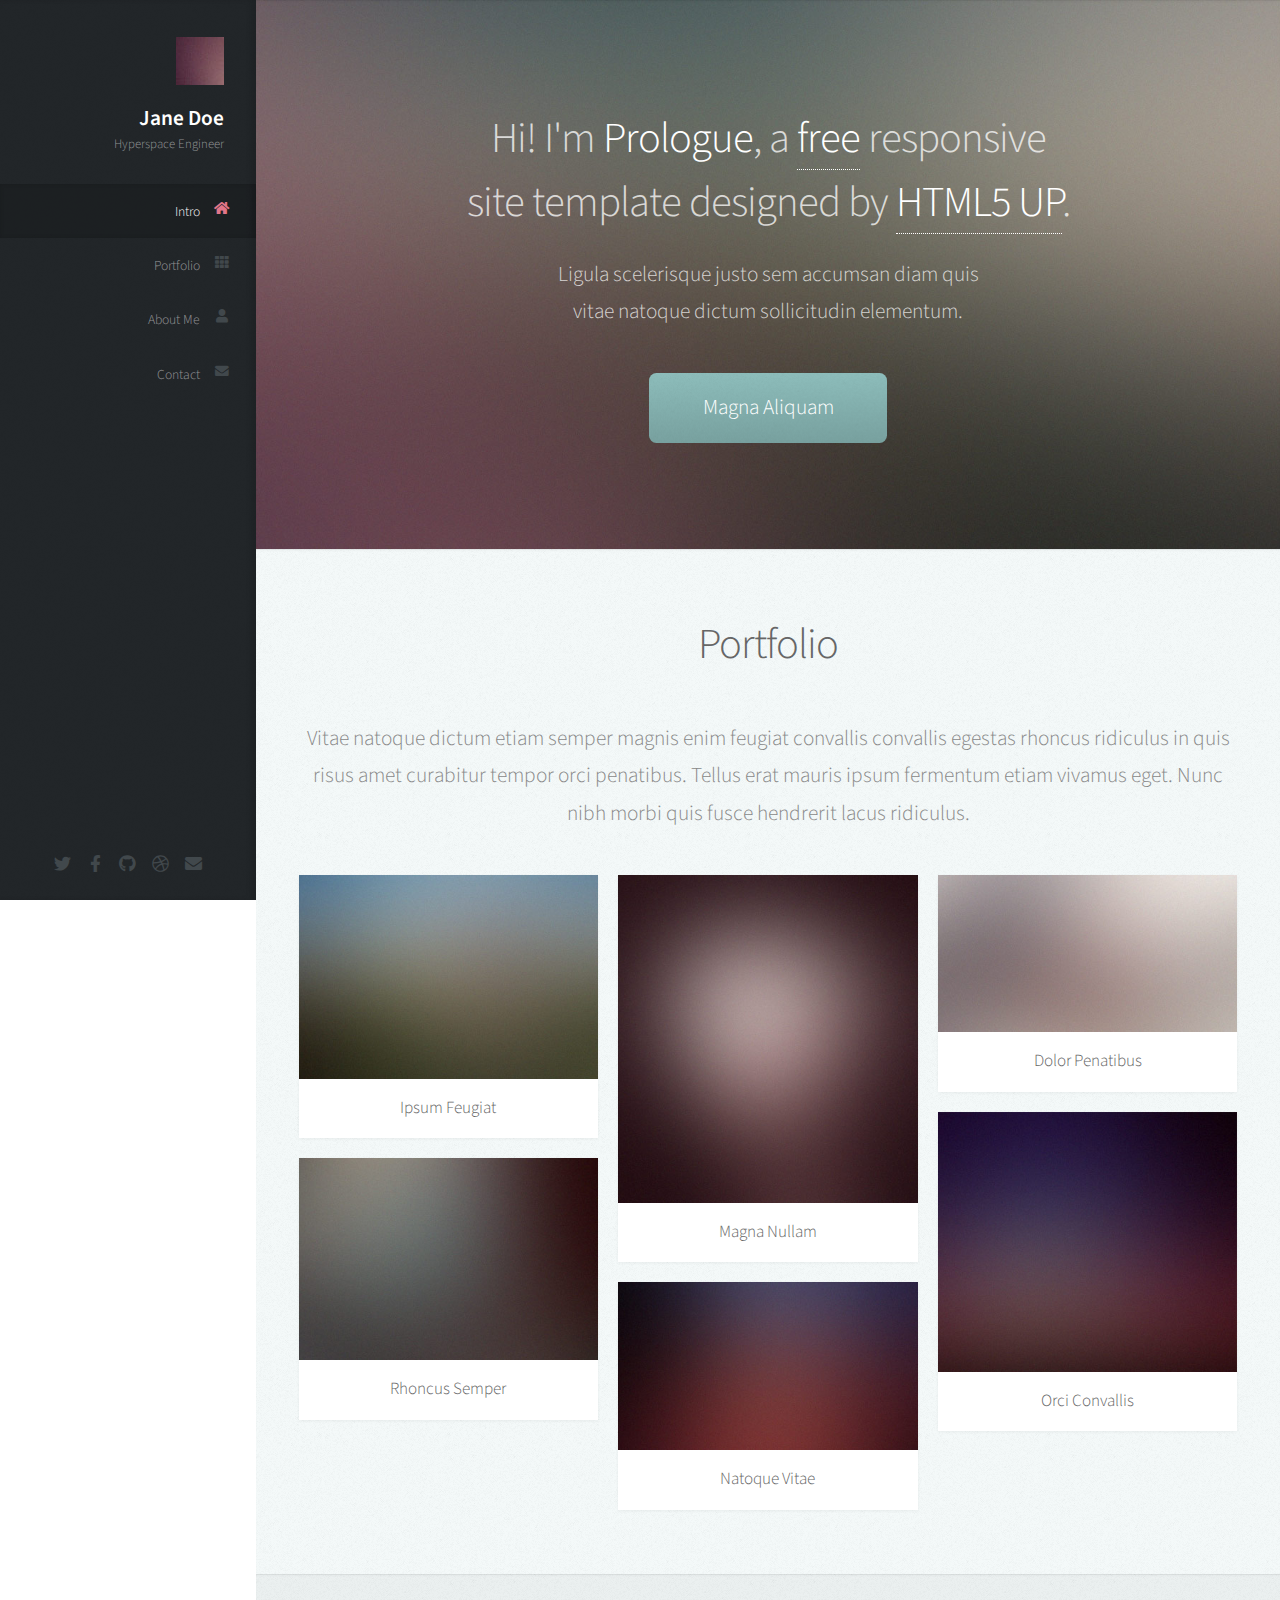
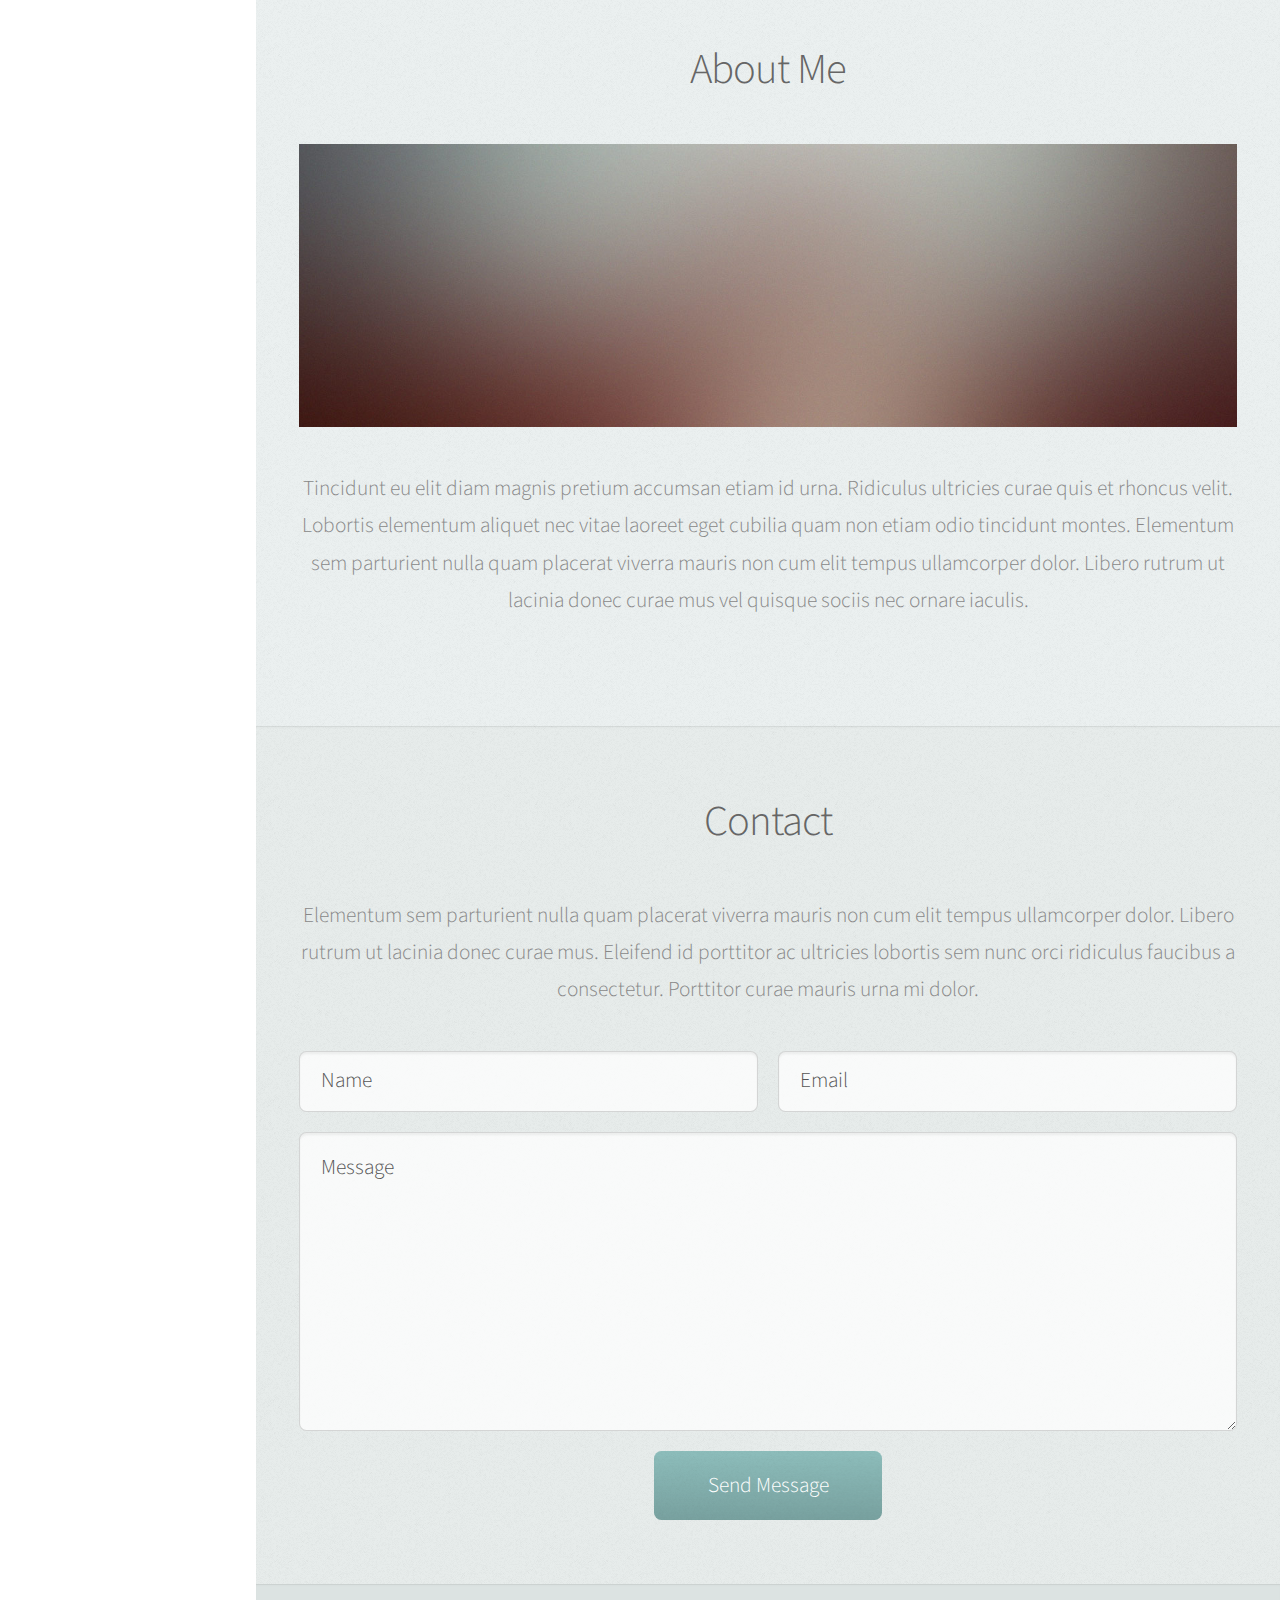
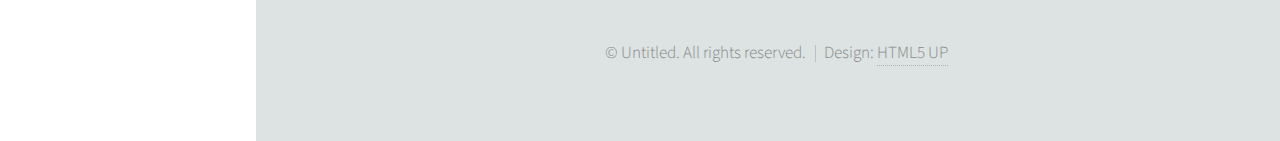
==== index.html @ d3b8e1fe "Update index.html" ====
<!DOCTYPE HTML>
<!--
	Prologue by HTML5 UP
	html5up.net | @ajlkn
	Free for personal and commercial use under the CCA 3.0 license (html5up.net/license)
-->
<html>
	<head>
		<title>Prologue by HTML5 UP</title>
		<meta charset="utf-8" />
		<meta name="viewport" content="width=device-width, initial-scale=1, user-scalable=no" />
		<link rel="stylesheet" href="assets/css/main.css" />
	</head>
	<body class="is-preload">

		<!-- Header -->
			<div id="header">

				<div class="top">

					<!-- Logo -->
						<div id="logo">
							<span class="image avatar48"><img src="images/avatar.jpg" alt="" /></span>
							<h1 id="title">Jane Doe</h1>
							<p>Hyperspace Engineer</p>
						</div>

					<!-- Nav -->
						<nav id="nav">
							<ul>
								<li><a href="#top" id="top-link"><span class="icon solid fa-home">Intro</span></a></li>
								<li><a href="#portfolio" id="portfolio-link"><span class="icon solid fa-th">Portfolio</span></a></li>
								<li><a href="#about" id="about-link"><span class="icon solid fa-user">About Me</span></a></li>
								<li><a href="#contact" id="contact-link"><span class="icon solid fa-envelope">Contact</span></a></li>
							</ul>
						</nav>

				</div>


				<div class="bottom">

					<!-- Social Icons -->
						<ul class="icons">
							<li><a href="#" class="icon brands fa-twitter"><span class="label">Twitter</span></a></li>
							<li><a href="#" class="icon brands fa-facebook-f"><span class="label">Facebook</span></a></li>
							<li><a href="#" class="icon brands fa-github"><span class="label">Github</span></a></li>
							<li><a href="#" class="icon brands fa-dribbble"><span class="label">Dribbble</span></a></li>
							<li><a href="#" class="icon solid fa-envelope"><span class="label">Email</span></a></li>
						</ul>

				</div>

			</div>

		<!-- Main -->
			<div id="main">

				<!-- Intro -->
					<section id="top" class="one dark cover">
						<div class="container">

							<header>
								<h2 class="alt">Hi! I'm <strong>Prologue</strong>, a <a href="http://html5up.net/license">free</a> responsive<br />
								site template designed by <a href="http://html5up.net">HTML5 UP</a>.</h2>
								<p>Ligula scelerisque justo sem accumsan diam quis<br />
								vitae natoque dictum sollicitudin elementum.</p>
							</header>

							<footer>
								<a href="#portfolio" class="button scrolly">Magna Aliquam</a>
							</footer>

						</div>
					</section>

				<!-- Portfolio -->
					<section id="portfolio" class="two">
						<div class="container">

							<header>
								<h2>Portfolio</h2>
							</header>

							<p>Vitae natoque dictum etiam semper magnis enim feugiat convallis convallis
							egestas rhoncus ridiculus in quis risus amet curabitur tempor orci penatibus.
							Tellus erat mauris ipsum fermentum etiam vivamus eget. Nunc nibh morbi quis
							fusce hendrerit lacus ridiculus.</p>

							<div class="row">
								<div class="col-4 col-12-mobile">
									<article class="item">
										<a href="#" class="image fit"><img src="images/pic02.jpg" alt="" /></a>
										<header>
											<h3>Ipsum Feugiat</h3>
										</header>
									</article>
									<article class="item">
										<a href="#" class="image fit"><img src="images/pic03.jpg" alt="" /></a>
										<header>
											<h3>Rhoncus Semper</h3>
										</header>
									</article>
								</div>
								<div class="col-4 col-12-mobile">
									<article class="item">
										<a href="#" class="image fit"><img src="images/pic04.jpg" alt="" /></a>
										<header>
											<h3>Magna Nullam</h3>
										</header>
									</article>
									<article class="item">
										<a href="#" class="image fit"><img src="images/pic05.jpg" alt="" /></a>
										<header>
											<h3>Natoque Vitae</h3>
										</header>
									</article>
								</div>
								<div class="col-4 col-12-mobile">
									<article class="item">
										<a href="#" class="image fit"><img src="images/pic06.jpg" alt="" /></a>
										<header>
											<h3>Dolor Penatibus</h3>
										</header>
									</article>
									<article class="item">
										<a href="#" class="image fit"><img src="images/pic07.jpg" alt="" /></a>
										<header>
											<h3>Orci Convallis</h3>
										</header>
									</article>
								</div>
							</div>

						</div>
					</section>

				<!-- About Me -->
					<section id="about" class="three">
						<div class="container">

							<header>
								<h2>About Me</h2>
							</header>

							<a href="#" class="image featured"><img src="images/pic08.jpg" alt="" /></a>

							<p>Tincidunt eu elit diam magnis pretium accumsan etiam id urna. Ridiculus
							ultricies curae quis et rhoncus velit. Lobortis elementum aliquet nec vitae
							laoreet eget cubilia quam non etiam odio tincidunt montes. Elementum sem
							parturient nulla quam placerat viverra mauris non cum elit tempus ullamcorper
							dolor. Libero rutrum ut lacinia donec curae mus vel quisque sociis nec
							ornare iaculis.</p>

						</div>
					</section>

				<!-- Contact -->
					<section id="contact" class="four">
						<div class="container">

							<header>
								<h2>Contact</h2>
							</header>

							<p>Elementum sem parturient nulla quam placerat viverra
							mauris non cum elit tempus ullamcorper dolor. Libero rutrum ut lacinia
							donec curae mus. Eleifend id porttitor ac ultricies lobortis sem nunc
							orci ridiculus faucibus a consectetur. Porttitor curae mauris urna mi dolor.</p>

							<form method="post" action="https://formspree.io/f/xwkwjerg">
								<div class="row">
									<div class="col-6 col-12-mobile"><input type="text" name="name" placeholder="Name" /></div>
									<div class="col-6 col-12-mobile"><input type="text" name="email" placeholder="Email" /></div>
									<div class="col-12">
										<textarea name="message" placeholder="Message"></textarea>
									</div>
									<div class="col-12">
										<input type="submit" value="Send Message" />
									</div>
								</div>
							</form>

						</div>
					</section>

			</div>

		<!-- Footer -->
			<div id="footer">

				<!-- Copyright -->
					<ul class="copyright">
						<li>&copy; Untitled. All rights reserved.</li><li>Design: <a href="http://html5up.net">HTML5 UP</a></li>
					</ul>

			</div>

		<!-- Scripts -->
			<script src="assets/js/jquery.min.js"></script>
			<script src="assets/js/jquery.scrolly.min.js"></script>
			<script src="assets/js/jquery.scrollex.min.js"></script>
			<script src="assets/js/browser.min.js"></script>
			<script src="assets/js/breakpoints.min.js"></script>
			<script src="assets/js/util.js"></script>
			<script src="assets/js/main.js"></script>

	</body>
</html>
---- assets/css/main.css ----
@import url("fontawesome-all.min.css");
@import url("https://fonts.googleapis.com/css?family=Source+Sans+Pro:300,300italic,400,600");

/*
	Prologue by HTML5 UP
	html5up.net | @ajlkn
	Free for personal and commercial use under the CCA 3.0 license (html5up.net/license)
*/

html, body, div, span, applet, object,
iframe, h1, h2, h3, h4, h5, h6, p, blockquote,
pre, a, abbr, acronym, address, big, cite,
code, del, dfn, em, img, ins, kbd, q, s, samp,
small, strike, strong, sub, sup, tt, var, b,
u, i, center, dl, dt, dd, ol, ul, li, fieldset,
form, label, legend, table, caption, tbody,
tfoot, thead, tr, th, td, article, aside,
canvas, details, embed, figure, figcaption,
footer, header, hgroup, menu, nav, output, ruby,
section, summary, time, mark, audio, video {
	margin: 0;
	padding: 0;
	border: 0;
	font-size: 100%;
	font: inherit;
	vertical-align: baseline;}

article, aside, details, figcaption, figure,
footer, header, hgroup, menu, nav, section {
	display: block;}

body {
	line-height: 1;
}

ol, ul {
	list-style: none;
}

blockquote, q {
	quotes: none;
}

	blockquote:before, blockquote:after, q:before, q:after {
		content: '';
		content: none;
	}

table {
	border-collapse: collapse;
	border-spacing: 0;
}

body {
	-webkit-text-size-adjust: none;
}

mark {
	background-color: transparent;
	color: inherit;
}

input::-moz-focus-inner {
	border: 0;
	padding: 0;
}

input, select, textarea {
	-moz-appearance: none;
	-webkit-appearance: none;
	-ms-appearance: none;
	appearance: none;
}

/* Basic */

	html {
		box-sizing: border-box;
	}

	*, *:before, *:after {
		box-sizing: inherit;
	}

	body {
		background: #fff;
		font-family: 'Source Sans Pro', sans-serif;
		font-size: 19pt;
		font-weight: 300;
		line-height: 1.75em;
		color: #888;
	}

		body.is-preload *, body.is-preload *:before, body.is-preload *:after {
			-moz-animation: none !important;
			-webkit-animation: none !important;
			-ms-animation: none !important;
			animation: none !important;
			-moz-transition: none !important;
			-webkit-transition: none !important;
			-ms-transition: none !important;
			transition: none !important;
		}

	input, textarea, select {
		font-family: 'Source Sans Pro', sans-serif;
		font-size: 19pt;
		font-weight: 300;
		line-height: 1.75em;
		color: #888;
	}

	h1, h2, h3, h4, h5, h6 {
		font-weight: 300;
		color: #666;
		line-height: 1.5em;
	}

	h1 a, h2 a, h3 a, h4 a, h5 a, h6 a {
		color: inherit;
		text-decoration: none;
	}

		h1 a strong, h2 a strong, h3 a strong, h4 a strong, h5 a strong, h6 a strong {
			color: #333;
		}

	h2 {
		font-size: 2em;
		letter-spacing: -1px;
	}

		h2.alt {
			color: #888;
		}

			h2.alt strong {
				color: #666;
			}

	h3 {
		font-size: 1.5em;
	}

	header {
		margin: 0 0 2em 0;
	}

		header > p {
			margin: 1em 0 0 0;
		}

	footer {
		margin: 2em 0 0 0;
	}

	strong, b {
		font-weight: 300;
		color: #666;
	}

	em, i {
		font-style: italic;
	}

	a {
		text-decoration: none;
		color: inherit;
		border-bottom: dotted 1px rgba(128, 128, 128, 0.5);
		-moz-transition: color 0.35s ease-in-out, border-bottom-color 0.35s ease-in-out;
		-webkit-transition: color 0.35s ease-in-out, border-bottom-color 0.35s ease-in-out;
		-ms-transition: color 0.35s ease-in-out, border-bottom-color 0.35s ease-in-out;
		transition: color 0.35s ease-in-out, border-bottom-color 0.35s ease-in-out;
		outline: 0;
	}

		a:hover {
			color: #E27689;
			border-bottom-color: rgba(255, 255, 255, 0);
		}

	sub {
		position: relative;
		top: 0.5em;
		font-size: 0.8em;
	}

	sup {
		position: relative;
		top: -0.5em;
		font-size: 0.8em;
	}

	hr {
		border: 0;
		border-top: solid 1px #ddd;
	}

	blockquote {
		border-left: solid 0.5em #ddd;
		padding: 1em 0 1em 2em;
		font-style: italic;
	}

	p, ul, ol, dl, table {
		margin-bottom: 2em;
	}

	br.clear {
		clear: both;
	}

/* Container */

	.container {
		margin: 0 auto;
		max-width: 100%;
		width: 1400px;
	}

		@media screen and (min-width: 961px) and (max-width: 1880px) {

			.container {
				width: 1200px;
			}

		}

		@media screen and (min-width: 961px) and (max-width: 1620px) {

			.container {
				width: 960px;
			}

		}

		@media screen and (min-width: 961px) and (max-width: 1320px) {

			.container {
				width: 100%;
			}

		}

		@media screen and (max-width: 960px) {

			.container {
				width: 100%;
			}

		}

		@media screen and (max-width: 736px) {

			.container {
				width: 100%;
			}

		}

/* Row */

	.row {
		display: flex;
		flex-wrap: wrap;
		box-sizing: border-box;
		align-items: stretch;
	}

		.row > * {
			box-sizing: border-box;
		}

		.row.gtr-uniform > * > :last-child {
			margin-bottom: 0;
		}

		.row.aln-left {
			justify-content: flex-start;
		}

		.row.aln-center {
			justify-content: center;
		}

		.row.aln-right {
			justify-content: flex-end;
		}

		.row.aln-top {
			align-items: flex-start;
		}

		.row.aln-middle {
			align-items: center;
		}

		.row.aln-bottom {
			align-items: flex-end;
		}

		.row > .imp {
			order: -1;
		}

		.row > .col-1 {
			width: 8.33333%;
		}

		.row > .off-1 {
			margin-left: 8.33333%;
		}

		.row > .col-2 {
			width: 16.66667%;
		}

		.row > .off-2 {
			margin-left: 16.66667%;
		}

		.row > .col-3 {
			width: 25%;
		}

		.row > .off-3 {
			margin-left: 25%;
		}

		.row > .col-4 {
			width: 33.33333%;
		}

		.row > .off-4 {
			margin-left: 33.33333%;
		}

		.row > .col-5 {
			width: 41.66667%;
		}

		.row > .off-5 {
			margin-left: 41.66667%;
		}

		.row > .col-6 {
			width: 50%;
		}

		.row > .off-6 {
			margin-left: 50%;
		}

		.row > .col-7 {
			width: 58.33333%;
		}

		.row > .off-7 {
			margin-left: 58.33333%;
		}

		.row > .col-8 {
			width: 66.66667%;
		}

		.row > .off-8 {
			margin-left: 66.66667%;
		}

		.row > .col-9 {
			width: 75%;
		}

		.row > .off-9 {
			margin-left: 75%;
		}

		.row > .col-10 {
			width: 83.33333%;
		}

		.row > .off-10 {
			margin-left: 83.33333%;
		}

		.row > .col-11 {
			width: 91.66667%;
		}

		.row > .off-11 {
			margin-left: 91.66667%;
		}

		.row > .col-12 {
			width: 100%;
		}

		.row > .off-12 {
			margin-left: 100%;
		}

		.row.gtr-0 {
			margin-top: 0px;
			margin-left: 0px;
		}

			.row.gtr-0 > * {
				padding: 0px 0 0 0px;
			}

			.row.gtr-0.gtr-uniform {
				margin-top: 0px;
			}

				.row.gtr-0.gtr-uniform > * {
					padding-top: 0px;
				}

		.row.gtr-25 {
			margin-top: -10px;
			margin-left: -10px;
		}

			.row.gtr-25 > * {
				padding: 10px 0 0 10px;
			}

			.row.gtr-25.gtr-uniform {
				margin-top: -10px;
			}

				.row.gtr-25.gtr-uniform > * {
					padding-top: 10px;
				}

		.row.gtr-50 {
			margin-top: -20px;
			margin-left: -20px;
		}

			.row.gtr-50 > * {
				padding: 20px 0 0 20px;
			}

			.row.gtr-50.gtr-uniform {
				margin-top: -20px;
			}

				.row.gtr-50.gtr-uniform > * {
					padding-top: 20px;
				}

		.row {
			margin-top: -40px;
			margin-left: -40px;
		}

			.row > * {
				padding: 40px 0 0 40px;
			}

			.row.gtr-uniform {
				margin-top: -40px;
			}

				.row.gtr-uniform > * {
					padding-top: 40px;
				}

		.row.gtr-150 {
			margin-top: -60px;
			margin-left: -60px;
		}

			.row.gtr-150 > * {
				padding: 60px 0 0 60px;
			}

			.row.gtr-150.gtr-uniform {
				margin-top: -60px;
			}

				.row.gtr-150.gtr-uniform > * {
					padding-top: 60px;
				}

		.row.gtr-200 {
			margin-top: -80px;
			margin-left: -80px;
		}

			.row.gtr-200 > * {
				padding: 80px 0 0 80px;
			}

			.row.gtr-200.gtr-uniform {
				margin-top: -80px;
			}

				.row.gtr-200.gtr-uniform > * {
					padding-top: 80px;
				}

		@media screen and (min-width: 961px) and (max-width: 1880px) {

			.row {
				display: flex;
				flex-wrap: wrap;
				box-sizing: border-box;
				align-items: stretch;
			}

				.row > * {
					box-sizing: border-box;
				}

				.row.gtr-uniform > * > :last-child {
					margin-bottom: 0;
				}

				.row.aln-left {
					justify-content: flex-start;
				}

				.row.aln-center {
					justify-content: center;
				}

				.row.aln-right {
					justify-content: flex-end;
				}

				.row.aln-top {
					align-items: flex-start;
				}

				.row.aln-middle {
					align-items: center;
				}

				.row.aln-bottom {
					align-items: flex-end;
				}

				.row > .imp-wide {
					order: -1;
				}

				.row > .col-1-wide {
					width: 8.33333%;
				}

				.row > .off-1-wide {
					margin-left: 8.33333%;
				}

				.row > .col-2-wide {
					width: 16.66667%;
				}

				.row > .off-2-wide {
					margin-left: 16.66667%;
				}

				.row > .col-3-wide {
					width: 25%;
				}

				.row > .off-3-wide {
					margin-left: 25%;
				}

				.row > .col-4-wide {
					width: 33.33333%;
				}

				.row > .off-4-wide {
					margin-left: 33.33333%;
				}

				.row > .col-5-wide {
					width: 41.66667%;
				}

				.row > .off-5-wide {
					margin-left: 41.66667%;
				}

				.row > .col-6-wide {
					width: 50%;
				}

				.row > .off-6-wide {
					margin-left: 50%;
				}

				.row > .col-7-wide {
					width: 58.33333%;
				}

				.row > .off-7-wide {
					margin-left: 58.33333%;
				}

				.row > .col-8-wide {
					width: 66.66667%;
				}

				.row > .off-8-wide {
					margin-left: 66.66667%;
				}

				.row > .col-9-wide {
					width: 75%;
				}

				.row > .off-9-wide {
					margin-left: 75%;
				}

				.row > .col-10-wide {
					width: 83.33333%;
				}

				.row > .off-10-wide {
					margin-left: 83.33333%;
				}

				.row > .col-11-wide {
					width: 91.66667%;
				}

				.row > .off-11-wide {
					margin-left: 91.66667%;
				}

				.row > .col-12-wide {
					width: 100%;
				}

				.row > .off-12-wide {
					margin-left: 100%;
				}

				.row.gtr-0 {
					margin-top: 0px;
					margin-left: 0px;
				}

					.row.gtr-0 > * {
						padding: 0px 0 0 0px;
					}

					.row.gtr-0.gtr-uniform {
						margin-top: 0px;
					}

						.row.gtr-0.gtr-uniform > * {
							padding-top: 0px;
						}

				.row.gtr-25 {
					margin-top: -10px;
					margin-left: -10px;
				}

					.row.gtr-25 > * {
						padding: 10px 0 0 10px;
					}

					.row.gtr-25.gtr-uniform {
						margin-top: -10px;
					}

						.row.gtr-25.gtr-uniform > * {
							padding-top: 10px;
						}

				.row.gtr-50 {
					margin-top: -20px;
					margin-left: -20px;
				}

					.row.gtr-50 > * {
						padding: 20px 0 0 20px;
					}

					.row.gtr-50.gtr-uniform {
						margin-top: -20px;
					}

						.row.gtr-50.gtr-uniform > * {
							padding-top: 20px;
						}

				.row {
					margin-top: -40px;
					margin-left: -40px;
				}

					.row > * {
						padding: 40px 0 0 40px;
					}

					.row.gtr-uniform {
						margin-top: -40px;
					}

						.row.gtr-uniform > * {
							padding-top: 40px;
						}

				.row.gtr-150 {
					margin-top: -60px;
					margin-left: -60px;
				}

					.row.gtr-150 > * {
						padding: 60px 0 0 60px;
					}

					.row.gtr-150.gtr-uniform {
						margin-top: -60px;
					}

						.row.gtr-150.gtr-uniform > * {
							padding-top: 60px;
						}

				.row.gtr-200 {
					margin-top: -80px;
					margin-left: -80px;
				}

					.row.gtr-200 > * {
						padding: 80px 0 0 80px;
					}

					.row.gtr-200.gtr-uniform {
						margin-top: -80px;
					}

						.row.gtr-200.gtr-uniform > * {
							padding-top: 80px;
						}

		}

		@media screen and (min-width: 961px) and (max-width: 1620px) {

			.row {
				display: flex;
				flex-wrap: wrap;
				box-sizing: border-box;
				align-items: stretch;
			}

				.row > * {
					box-sizing: border-box;
				}

				.row.gtr-uniform > * > :last-child {
					margin-bottom: 0;
				}

				.row.aln-left {
					justify-content: flex-start;
				}

				.row.aln-center {
					justify-content: center;
				}

				.row.aln-right {
					justify-content: flex-end;
				}

				.row.aln-top {
					align-items: flex-start;
				}

				.row.aln-middle {
					align-items: center;
				}

				.row.aln-bottom {
					align-items: flex-end;
				}

				.row > .imp-normal {
					order: -1;
				}

				.row > .col-1-normal {
					width: 8.33333%;
				}

				.row > .off-1-normal {
					margin-left: 8.33333%;
				}

				.row > .col-2-normal {
					width: 16.66667%;
				}

				.row > .off-2-normal {
					margin-left: 16.66667%;
				}

				.row > .col-3-normal {
					width: 25%;
				}

				.row > .off-3-normal {
					margin-left: 25%;
				}

				.row > .col-4-normal {
					width: 33.33333%;
				}

				.row > .off-4-normal {
					margin-left: 33.33333%;
				}

				.row > .col-5-normal {
					width: 41.66667%;
				}

				.row > .off-5-normal {
					margin-left: 41.66667%;
				}

				.row > .col-6-normal {
					width: 50%;
				}

				.row > .off-6-normal {
					margin-left: 50%;
				}

				.row > .col-7-normal {
					width: 58.33333%;
				}

				.row > .off-7-normal {
					margin-left: 58.33333%;
				}

				.row > .col-8-normal {
					width: 66.66667%;
				}

				.row > .off-8-normal {
					margin-left: 66.66667%;
				}

				.row > .col-9-normal {
					width: 75%;
				}

				.row > .off-9-normal {
					margin-left: 75%;
				}

				.row > .col-10-normal {
					width: 83.33333%;
				}

				.row > .off-10-normal {
					margin-left: 83.33333%;
				}

				.row > .col-11-normal {
					width: 91.66667%;
				}

				.row > .off-11-normal {
					margin-left: 91.66667%;
				}

				.row > .col-12-normal {
					width: 100%;
				}

				.row > .off-12-normal {
					margin-left: 100%;
				}

				.row.gtr-0 {
					margin-top: 0px;
					margin-left: 0px;
				}

					.row.gtr-0 > * {
						padding: 0px 0 0 0px;
					}

					.row.gtr-0.gtr-uniform {
						margin-top: 0px;
					}

						.row.gtr-0.gtr-uniform > * {
							padding-top: 0px;
						}

				.row.gtr-25 {
					margin-top: -10px;
					margin-left: -10px;
				}

					.row.gtr-25 > * {
						padding: 10px 0 0 10px;
					}

					.row.gtr-25.gtr-uniform {
						margin-top: -10px;
					}

						.row.gtr-25.gtr-uniform > * {
							padding-top: 10px;
						}

				.row.gtr-50 {
					margin-top: -20px;
					margin-left: -20px;
				}

					.row.gtr-50 > * {
						padding: 20px 0 0 20px;
					}

					.row.gtr-50.gtr-uniform {
						margin-top: -20px;
					}

						.row.gtr-50.gtr-uniform > * {
							padding-top: 20px;
						}

				.row {
					margin-top: -40px;
					margin-left: -40px;
				}

					.row > * {
						padding: 40px 0 0 40px;
					}

					.row.gtr-uniform {
						margin-top: -40px;
					}

						.row.gtr-uniform > * {
							padding-top: 40px;
						}

				.row.gtr-150 {
					margin-top: -60px;
					margin-left: -60px;
				}

					.row.gtr-150 > * {
						padding: 60px 0 0 60px;
					}

					.row.gtr-150.gtr-uniform {
						margin-top: -60px;
					}

						.row.gtr-150.gtr-uniform > * {
							padding-top: 60px;
						}

				.row.gtr-200 {
					margin-top: -80px;
					margin-left: -80px;
				}

					.row.gtr-200 > * {
						padding: 80px 0 0 80px;
					}

					.row.gtr-200.gtr-uniform {
						margin-top: -80px;
					}

						.row.gtr-200.gtr-uniform > * {
							padding-top: 80px;
						}

		}

		@media screen and (min-width: 961px) and (max-width: 1320px) {

			.row {
				display: flex;
				flex-wrap: wrap;
				box-sizing: border-box;
				align-items: stretch;
			}

				.row > * {
					box-sizing: border-box;
				}

				.row.gtr-uniform > * > :last-child {
					margin-bottom: 0;
				}

				.row.aln-left {
					justify-content: flex-start;
				}

				.row.aln-center {
					justify-content: center;
				}

				.row.aln-right {
					justify-content: flex-end;
				}

				.row.aln-top {
					align-items: flex-start;
				}

				.row.aln-middle {
					align-items: center;
				}

				.row.aln-bottom {
					align-items: flex-end;
				}

				.row > .imp-narrow {
					order: -1;
				}

				.row > .col-1-narrow {
					width: 8.33333%;
				}

				.row > .off-1-narrow {
					margin-left: 8.33333%;
				}

				.row > .col-2-narrow {
					width: 16.66667%;
				}

				.row > .off-2-narrow {
					margin-left: 16.66667%;
				}

				.row > .col-3-narrow {
					width: 25%;
				}

				.row > .off-3-narrow {
					margin-left: 25%;
				}

				.row > .col-4-narrow {
					width: 33.33333%;
				}

				.row > .off-4-narrow {
					margin-left: 33.33333%;
				}

				.row > .col-5-narrow {
					width: 41.66667%;
				}

				.row > .off-5-narrow {
					margin-left: 41.66667%;
				}

				.row > .col-6-narrow {
					width: 50%;
				}

				.row > .off-6-narrow {
					margin-left: 50%;
				}

				.row > .col-7-narrow {
					width: 58.33333%;
				}

				.row > .off-7-narrow {
					margin-left: 58.33333%;
				}

				.row > .col-8-narrow {
					width: 66.66667%;
				}

				.row > .off-8-narrow {
					margin-left: 66.66667%;
				}

				.row > .col-9-narrow {
					width: 75%;
				}

				.row > .off-9-narrow {
					margin-left: 75%;
				}

				.row > .col-10-narrow {
					width: 83.33333%;
				}

				.row > .off-10-narrow {
					margin-left: 83.33333%;
				}

				.row > .col-11-narrow {
					width: 91.66667%;
				}

				.row > .off-11-narrow {
					margin-left: 91.66667%;
				}

				.row > .col-12-narrow {
					width: 100%;
				}

				.row > .off-12-narrow {
					margin-left: 100%;
				}

				.row.gtr-0 {
					margin-top: 0px;
					margin-left: 0px;
				}

					.row.gtr-0 > * {
						padding: 0px 0 0 0px;
					}

					.row.gtr-0.gtr-uniform {
						margin-top: 0px;
					}

						.row.gtr-0.gtr-uniform > * {
							padding-top: 0px;
						}

				.row.gtr-25 {
					margin-top: -5px;
					margin-left: -5px;
				}

					.row.gtr-25 > * {
						padding: 5px 0 0 5px;
					}

					.row.gtr-25.gtr-uniform {
						margin-top: -5px;
					}

						.row.gtr-25.gtr-uniform > * {
							padding-top: 5px;
						}

				.row.gtr-50 {
					margin-top: -10px;
					margin-left: -10px;
				}

					.row.gtr-50 > * {
						padding: 10px 0 0 10px;
					}

					.row.gtr-50.gtr-uniform {
						margin-top: -10px;
					}

						.row.gtr-50.gtr-uniform > * {
							padding-top: 10px;
						}

				.row {
					margin-top: -20px;
					margin-left: -20px;
				}

					.row > * {
						padding: 20px 0 0 20px;
					}

					.row.gtr-uniform {
						margin-top: -20px;
					}

						.row.gtr-uniform > * {
							padding-top: 20px;
						}

				.row.gtr-150 {
					margin-top: -30px;
					margin-left: -30px;
				}

					.row.gtr-150 > * {
						padding: 30px 0 0 30px;
					}

					.row.gtr-150.gtr-uniform {
						margin-top: -30px;
					}

						.row.gtr-150.gtr-uniform > * {
							padding-top: 30px;
						}

				.row.gtr-200 {
					margin-top: -40px;
					margin-left: -40px;
				}

					.row.gtr-200 > * {
						padding: 40px 0 0 40px;
					}

					.row.gtr-200.gtr-uniform {
						margin-top: -40px;
					}

						.row.gtr-200.gtr-uniform > * {
							padding-top: 40px;
						}

		}

		@media screen and (max-width: 960px) {

			.row {
				display: flex;
				flex-wrap: wrap;
				box-sizing: border-box;
				align-items: stretch;
			}

				.row > * {
					box-sizing: border-box;
				}

				.row.gtr-uniform > * > :last-child {
					margin-bottom: 0;
				}

				.row.aln-left {
					justify-content: flex-start;
				}

				.row.aln-center {
					justify-content: center;
				}

				.row.aln-right {
					justify-content: flex-end;
				}

				.row.aln-top {
					align-items: flex-start;
				}

				.row.aln-middle {
					align-items: center;
				}

				.row.aln-bottom {
					align-items: flex-end;
				}

				.row > .imp-narrower {
					order: -1;
				}

				.row > .col-1-narrower {
					width: 8.33333%;
				}

				.row > .off-1-narrower {
					margin-left: 8.33333%;
				}

				.row > .col-2-narrower {
					width: 16.66667%;
				}

				.row > .off-2-narrower {
					margin-left: 16.66667%;
				}

				.row > .col-3-narrower {
					width: 25%;
				}

				.row > .off-3-narrower {
					margin-left: 25%;
				}

				.row > .col-4-narrower {
					width: 33.33333%;
				}

				.row > .off-4-narrower {
					margin-left: 33.33333%;
				}

				.row > .col-5-narrower {
					width: 41.66667%;
				}

				.row > .off-5-narrower {
					margin-left: 41.66667%;
				}

				.row > .col-6-narrower {
					width: 50%;
				}

				.row > .off-6-narrower {
					margin-left: 50%;
				}

				.row > .col-7-narrower {
					width: 58.33333%;
				}

				.row > .off-7-narrower {
					margin-left: 58.33333%;
				}

				.row > .col-8-narrower {
					width: 66.66667%;
				}

				.row > .off-8-narrower {
					margin-left: 66.66667%;
				}

				.row > .col-9-narrower {
					width: 75%;
				}

				.row > .off-9-narrower {
					margin-left: 75%;
				}

				.row > .col-10-narrower {
					width: 83.33333%;
				}

				.row > .off-10-narrower {
					margin-left: 83.33333%;
				}

				.row > .col-11-narrower {
					width: 91.66667%;
				}

				.row > .off-11-narrower {
					margin-left: 91.66667%;
				}

				.row > .col-12-narrower {
					width: 100%;
				}

				.row > .off-12-narrower {
					margin-left: 100%;
				}

				.row.gtr-0 {
					margin-top: 0px;
					margin-left: 0px;
				}

					.row.gtr-0 > * {
						padding: 0px 0 0 0px;
					}

					.row.gtr-0.gtr-uniform {
						margin-top: 0px;
					}

						.row.gtr-0.gtr-uniform > * {
							padding-top: 0px;
						}

				.row.gtr-25 {
					margin-top: -5px;
					margin-left: -5px;
				}

					.row.gtr-25 > * {
						padding: 5px 0 0 5px;
					}

					.row.gtr-25.gtr-uniform {
						margin-top: -5px;
					}

						.row.gtr-25.gtr-uniform > * {
							padding-top: 5px;
						}

				.row.gtr-50 {
					margin-top: -10px;
					margin-left: -10px;
				}

					.row.gtr-50 > * {
						padding: 10px 0 0 10px;
					}

					.row.gtr-50.gtr-uniform {
						margin-top: -10px;
					}

						.row.gtr-50.gtr-uniform > * {
							padding-top: 10px;
						}

				.row {
					margin-top: -20px;
					margin-left: -20px;
				}

					.row > * {
						padding: 20px 0 0 20px;
					}

					.row.gtr-uniform {
						margin-top: -20px;
					}

						.row.gtr-uniform > * {
							padding-top: 20px;
						}

				.row.gtr-150 {
					margin-top: -30px;
					margin-left: -30px;
				}

					.row.gtr-150 > * {
						padding: 30px 0 0 30px;
					}

					.row.gtr-150.gtr-uniform {
						margin-top: -30px;
					}

						.row.gtr-150.gtr-uniform > * {
							padding-top: 30px;
						}

				.row.gtr-200 {
					margin-top: -40px;
					margin-left: -40px;
				}

					.row.gtr-200 > * {
						padding: 40px 0 0 40px;
					}

					.row.gtr-200.gtr-uniform {
						margin-top: -40px;
					}

						.row.gtr-200.gtr-uniform > * {
							padding-top: 40px;
						}

		}

		@media screen and (max-width: 736px) {

			.row {
				display: flex;
				flex-wrap: wrap;
				box-sizing: border-box;
				align-items: stretch;
			}

				.row > * {
					box-sizing: border-box;
				}

				.row.gtr-uniform > * > :last-child {
					margin-bottom: 0;
				}

				.row.aln-left {
					justify-content: flex-start;
				}

				.row.aln-center {
					justify-content: center;
				}

				.row.aln-right {
					justify-content: flex-end;
				}

				.row.aln-top {
					align-items: flex-start;
				}

				.row.aln-middle {
					align-items: center;
				}

				.row.aln-bottom {
					align-items: flex-end;
				}

				.row > .imp-mobile {
					order: -1;
				}

				.row > .col-1-mobile {
					width: 8.33333%;
				}

				.row > .off-1-mobile {
					margin-left: 8.33333%;
				}

				.row > .col-2-mobile {
					width: 16.66667%;
				}

				.row > .off-2-mobile {
					margin-left: 16.66667%;
				}

				.row > .col-3-mobile {
					width: 25%;
				}

				.row > .off-3-mobile {
					margin-left: 25%;
				}

				.row > .col-4-mobile {
					width: 33.33333%;
				}

				.row > .off-4-mobile {
					margin-left: 33.33333%;
				}

				.row > .col-5-mobile {
					width: 41.66667%;
				}

				.row > .off-5-mobile {
					margin-left: 41.66667%;
				}

				.row > .col-6-mobile {
					width: 50%;
				}

				.row > .off-6-mobile {
					margin-left: 50%;
				}

				.row > .col-7-mobile {
					width: 58.33333%;
				}

				.row > .off-7-mobile {
					margin-left: 58.33333%;
				}

				.row > .col-8-mobile {
					width: 66.66667%;
				}

				.row > .off-8-mobile {
					margin-left: 66.66667%;
				}

				.row > .col-9-mobile {
					width: 75%;
				}

				.row > .off-9-mobile {
					margin-left: 75%;
				}

				.row > .col-10-mobile {
					width: 83.33333%;
				}

				.row > .off-10-mobile {
					margin-left: 83.33333%;
				}

				.row > .col-11-mobile {
					width: 91.66667%;
				}

				.row > .off-11-mobile {
					margin-left: 91.66667%;
				}

				.row > .col-12-mobile {
					width: 100%;
				}

				.row > .off-12-mobile {
					margin-left: 100%;
				}

				.row.gtr-0 {
					margin-top: 0px;
					margin-left: 0px;
				}

					.row.gtr-0 > * {
						padding: 0px 0 0 0px;
					}

					.row.gtr-0.gtr-uniform {
						margin-top: 0px;
					}

						.row.gtr-0.gtr-uniform > * {
							padding-top: 0px;
						}

				.row.gtr-25 {
					margin-top: -5px;
					margin-left: -5px;
				}

					.row.gtr-25 > * {
						padding: 5px 0 0 5px;
					}

					.row.gtr-25.gtr-uniform {
						margin-top: -5px;
					}

						.row.gtr-25.gtr-uniform > * {
							padding-top: 5px;
						}

				.row.gtr-50 {
					margin-top: -10px;
					margin-left: -10px;
				}

					.row.gtr-50 > * {
						padding: 10px 0 0 10px;
					}

					.row.gtr-50.gtr-uniform {
						margin-top: -10px;
					}

						.row.gtr-50.gtr-uniform > * {
							padding-top: 10px;
						}

				.row {
					margin-top: -20px;
					margin-left: -20px;
				}

					.row > * {
						padding: 20px 0 0 20px;
					}

					.row.gtr-uniform {
						margin-top: -20px;
					}

						.row.gtr-uniform > * {
							padding-top: 20px;
						}

				.row.gtr-150 {
					margin-top: -30px;
					margin-left: -30px;
				}

					.row.gtr-150 > * {
						padding: 30px 0 0 30px;
					}

					.row.gtr-150.gtr-uniform {
						margin-top: -30px;
					}

						.row.gtr-150.gtr-uniform > * {
							padding-top: 30px;
						}

				.row.gtr-200 {
					margin-top: -40px;
					margin-left: -40px;
				}

					.row.gtr-200 > * {
						padding: 40px 0 0 40px;
					}

					.row.gtr-200.gtr-uniform {
						margin-top: -40px;
					}

						.row.gtr-200.gtr-uniform > * {
							padding-top: 40px;
						}

		}

/* Sections/Article */

	section, article {
		margin-bottom: 3em;
	}

		section > :last-child,
		section > .container, section:last-child, article > :last-child,
		article > .container, article:last-child {
			margin-bottom: 0;
		}

		.row > section, .row > article {
			margin-bottom: 0;
		}

/* Image */

	.image {
		display: inline-block;
		border: 0;
	}

		.image img {
			display: block;
			width: 100%;
		}

		.image.avatar48 {
			width: 48px;
			height: 48px;
			background: #f00;
		}

			.image.avatar48 img {
				width: 48px;
				height: 48px;
			}

		.image.fit {
			display: block;
			width: 100%;
		}

		.image.featured {
			display: block;
			width: 100%;
			margin: 0 0 2em 0;
		}

		.image.left {
			float: left;
			margin: 0 2em 2em 0;
		}

		.image.centered {
			display: block;
			margin: 0 0 2em 0;
		}

			.image.centered img {
				margin: 0 auto;
				width: auto;
			}

/* List */

	ul {
		list-style: disc;
		padding-left: 1em;
	}

		ul li {
			padding-left: 0.5em;
		}

	ol {
		list-style: decimal;
		padding-left: 1.25em;
	}

		ol li {
			padding-left: 0.25em;
		}

/* Icons */

	ul.icons {
		cursor: default;
		list-style: none;
		padding-left: 0;
	}

		ul.icons li {
			display: inline-block;
			padding-left: 0;
		}

		ul.icons a {
			display: inline-block;
			width: 2em;
			height: 2em;
			line-height: 2em;
			text-align: center;
			border: 0;
		}

/* Form */

	form label {
		display: block;
		text-align: left;
		margin-bottom: 0.5em;
	}

	form input[type="text"],
	form input[type="email"],
	form input[type="password"],
	form select,
	form textarea {
		position: relative;
		-webkit-appearance: none;
		display: block;
		border: 0;
		outline: 0;
		background: #fff;
		background: rgba(255, 255, 255, 0.75);
		width: 100%;
		border-radius: 0.35em;
		padding: 0.75em 1em 0.75em 1em;
		box-shadow: inset 0 0.1em 0.1em 0 rgba(0, 0, 0, 0.05);
		border: solid 1px rgba(0, 0, 0, 0.15);
		-moz-transition: all 0.35s ease-in-out;
		-webkit-transition: all 0.35s ease-in-out;
		-ms-transition: all 0.35s ease-in-out;
		transition: all 0.35s ease-in-out;
	}

		form input[type="text"]:focus,
		form input[type="email"]:focus,
		form input[type="password"]:focus,
		form select:focus,
		form textarea:focus {
			box-shadow: 0 0 2px 1px #8ebebc;
			background: #fff;
		}

	form input[type="text"],
	form input[type="email"],
	form input[type="password"],
	form select {
		line-height: 1.25em;
	}

	form textarea {
		min-height: 14em;
	}

	form ::-webkit-input-placeholder {
		color: #555 !important;
	}

	form :-moz-placeholder {
		color: #555 !important;
	}

	form ::-moz-placeholder {
		color: #555 !important;
	}

	form :-ms-input-placeholder {
		color: #555 !important;
	}

	form ::-moz-focus-inner {
		border: 0;
	}

/* Table */

	table {
		width: 100%;
		text-align: left;
	}

		table tbody tr:nth-child(2n+2) {
			background: #f4f4f4;
		}

		table td {
			padding: 0.5em 1em 0.5em 1em;
		}

		table th {
			text-align: left;
			padding: 0.5em 1em 0.5em 1em;
			color: #fff;
			background: #222729 url("images/overlay.png");
		}

		table thead {
			background: #444;
			color: #fff;
		}

		table tfoot {
			background: #eee;
		}

/* Button */

	input[type="button"],
	input[type="submit"],
	input[type="reset"],
	button,
	.button {
		position: relative;
		display: inline-block;
		border-radius: 0.35em;
		color: #fff !important;
		text-decoration: none;
		padding: 0.75em 2.5em 0.75em 2.5em;
		background-color: #8ebebc;
		border: 0;
		cursor: pointer;
		background-image: -moz-linear-gradient(top, rgba(0, 0, 0, 0), rgba(0, 0, 0, 0.15)), url("images/overlay.png");
		background-image: -webkit-linear-gradient(top, rgba(0, 0, 0, 0), rgba(0, 0, 0, 0.15)), url("images/overlay.png");
		background-image: -ms-linear-gradient(top, rgba(0, 0, 0, 0), rgba(0, 0, 0, 0.15)), url("images/overlay.png");
		background-image: linear-gradient(top, rgba(0, 0, 0, 0), rgba(0, 0, 0, 0.15)), url("images/overlay.png");
		-moz-transition: background-color 0.35s ease-in-out;
		-webkit-transition: background-color 0.35s ease-in-out;
		-ms-transition: background-color 0.35s ease-in-out;
		transition: background-color 0.35s ease-in-out;
	}

		input[type="button"]:hover,
		input[type="submit"]:hover,
		input[type="reset"]:hover,
		button:hover,
		.button:hover {
			background-color: #9ececc;
		}

		input[type="button"]:active,
		input[type="submit"]:active,
		input[type="reset"]:active,
		button:active,
		.button:active {
			background-color: #7eaeac;
		}

/* Item */

	.item {
		box-shadow: 0 0.05em 0.15em 0 rgba(0, 0, 0, 0.05);
		margin-bottom: 40px;
	}

		.item header {
			background: #fff;
			margin: 0;
			padding: 1em 0 1em 0;
			font-size: 0.8em;
		}

			.item header h3 {
				font-size: 1em;
			}

/* Icons */

	.icon {
		text-decoration: none;
		text-decoration: none;
	}

		.icon:before {
			-moz-osx-font-smoothing: grayscale;
			-webkit-font-smoothing: antialiased;
			display: inline-block;
			font-style: normal;
			font-variant: normal;
			text-rendering: auto;
			line-height: 1;
			text-transform: none !important;
			font-family: 'Font Awesome 5 Free';
			font-weight: 400;
		}

		.icon:before {
			line-height: inherit;
		}

		.icon > .label {
			display: none;
		}

		.icon.solid:before {
			font-weight: 900;
		}

		.icon.brands:before {
			font-family: 'Font Awesome 5 Brands';
		}

/* Header */

	#header {
		display: -moz-flex;
		display: -webkit-flex;
		display: -ms-flex;
		display: flex;
		-moz-flex-direction: column;
		-webkit-flex-direction: column;
		-ms-flex-direction: column;
		flex-direction: column;
		-moz-justify-content: space-between;
		-webkit-justify-content: space-between;
		-ms-justify-content: space-between;
		justify-content: space-between;
		background: #222629 url("images/overlay.png");
		box-shadow: inset -0.25em 0 0.25em 0 rgba(0, 0, 0, 0.1);
		color: #fff;
		height: 100%;
		left: 0;
		overflow-y: auto;
		position: fixed;
		text-align: right;
		top: 0;
		width: 375px;
	}

		#header .top {
			-moz-flex-grow: 1;
			-webkit-flex-grow: 1;
			-ms-flex-grow: 1;
			flex-grow: 1;
		}

		#header .bottom {
			-moz-flex-shrink: 0;
			-webkit-flex-shrink: 0;
			-ms-flex-shrink: 0;
			flex-shrink: 0;
			padding: 1.5em 0 0.75em 0;
		}

			#header .bottom > :last-child {
				margin-bottom: 0;
			}

		#header .icons {
			font-size: 0.8em;
			text-align: center;
		}

			#header .icons a {
				color: #41484c;
				-moz-transition: color 0.35s ease-in-out;
				-webkit-transition: color 0.35s ease-in-out;
				-ms-transition: color 0.35s ease-in-out;
				transition: color 0.35s ease-in-out;
			}

				#header .icons a:hover {
					color: #fff;
				}

	#logo {
		position: relative;
		margin: 1.75em 1.5em 1.5em 1.5em;
		min-height: 48px;
		cursor: default;
	}

		#logo h1 {
			position: relative;
			color: #fff;
			font-weight: 600;
			font-size: 1em;
			line-height: 1em;
		}

		#logo p {
			position: relative;
			display: block;
			font-size: 0.6em;
			color: rgba(255, 255, 255, 0.5);
			line-height: 1.25em;
			margin: 0.5em 0 0 0;
		}

		#logo .image {
			position: absolute;
			left: 0;
			top: 0;
		}

	#nav ul {
		list-style: none;
		padding-left: 0;
		margin-bottom: 0;
	}

		#nav ul li {
			padding-left: 0;
		}

			#nav ul li a {
				display: block;
				padding: 0.5em 1.5em 0.5em 1.5em;
				color: rgba(255, 255, 255, 0.5);
				text-decoration: none;
				outline: 0;
				border: 0;
				-moz-transition: none;
				-webkit-transition: none;
				-ms-transition: none;
				transition: none;
			}

				#nav ul li a span {
					position: relative;
					display: block;
					font-size: 0.8em;
				}

					#nav ul li a span:before {
						position: absolute;
						left: 0;
						color: #41484c;
						text-align: center;
						width: 1.25em;
						line-height: 1.75em;
					}

				#nav ul li a.active {
					background: rgba(0, 0, 0, 0.15);
					box-shadow: inset 0 0 0.25em 0 rgba(0, 0, 0, 0.125);
					color: #fff;
				}

					#nav ul li a.active span:before {
						color: #e27689;
					}

/* Footer */

	#footer {
		margin-left: 375px;
		text-align: center;
		background-color: #dce3e2;
		padding: 3em 0 4em 0;
		box-shadow: inset 0 1px 0 0 rgba(0, 0, 0, 0.05), inset 0 0.1em 0.1em 0 rgba(0, 0, 0, 0.025);
		font-size: 0.8em;
	}

		#footer .copyright {
			cursor: default;
			margin: 0;
		}

			#footer .copyright li {
				display: inline-block;
				line-height: 1em;
				border-left: solid 1px rgba(128, 128, 128, 0.35);
				padding: 0 0 0 0.5em;
				margin: 0 0 0 0.5em;
			}

				#footer .copyright li:first-child {
					border-left: 0;
					padding-left: 0;
					margin-left: 0;
				}

/* Main */

	#main {
		margin-left: 375px;
	}

		#main > section {
			margin: 0;
			overflow: hidden;
			padding: 4em 0;
			box-shadow: inset 0 1px 0 0 rgba(0, 0, 0, 0.05), inset 0 0.1em 0.1em 0 rgba(0, 0, 0, 0.025);
			text-align: center;
			background-image: url("images/overlay.png");
		}

			#main > section.dark {
				color: #ddd;
				color: rgba(255, 255, 255, 0.75);
			}

				#main > section.dark h2, #main > section.dark h3, #main > section.dark h4, #main > section.dark h5, #main > section.dark h6 {
					color: inherit;
				}

				#main > section.dark strong {
					color: #fff;
					border-color: inherit;
				}

				#main > section.dark a {
					color: #fff;
					border-color: inherit;
				}

					#main > section.dark a:hover {
						border-bottom-color: rgba(255, 255, 255, 0);
					}

			#main > section.cover {
				padding: 10em 0;
				background-size: cover;
				background-position: center center;
			}

			#main > section.one {
				background-color: #81918E;
				background-image: url("../../images/banner.jpg");
			}

			#main > section.two {
				background-color: #f5fafa;
			}

			#main > section.three {
				background-color: #ecf1f1;
			}

			#main > section.four {
				background-color: #e8edec;
			}

/* Wide */

	@media screen and (min-width: 961px) and (max-width: 1880px) {

		/* Basic */

			body, input, textarea, select {
				font-size: 17pt;
			}

		/* Header */

			#header {
				width: 300px;
			}

		/* Footer */

			#footer {
				margin-left: 300px;
			}

		/* Main */

			#main {
				margin-left: 300px;
			}

	}

/* Normal */

	@media screen and (min-width: 961px) and (max-width: 1620px) {

		/* Main */

			#main > section {
				padding: 3em 0;
			}

			#main section.cover {
				padding: 5em 0;
			}

	}

/* Narrow */

	@media screen and (min-width: 961px) and (max-width: 1320px) {

		/* Basic */

			body, input, textarea, select {
				font-size: 16pt;
			}

			.container {
				padding: 0 2em 0 2em;
			}

		/* Icons */

			ul.icons li a {
				width: 1.75em;
			}

		/* Item */

			.item {
				margin-bottom: 20px;
			}

		/* Header */

			#header {
				width: 20%;
			}

			#logo .image {
				position: relative;
				margin: 0 0 0.5em 0;
			}

			#nav ul li a {
				font-size: 0.8em;
				padding-top: 0.5em;
				padding-bottom: 0.5em;
			}

				#nav ul li a span {
					padding-right: 2.25em;
				}

					#nav ul li a span:before {
						left: 100%;
						margin-left: -1.25em;
						line-height: 2.25em;
					}

		/* Footer */

			#footer {
				margin-left: 20%;
			}

		/* Main */

			#main {
				margin-left: 20%;
			}

	}

/* Narrower */

	#headerToggle {
		display: none;
	}

	@media screen and (max-width: 960px) {

		/* Basic */

			html, body {
				overflow-x: hidden;
			}

			body, input, textarea, select {
				font-size: 16pt;
			}

			header br {
				display: none;
			}

			.container {
				padding: 0 2em 0 2em;
			}

		/* Item */

			.item {
				margin-bottom: 15px;
			}

		/* Icons */

			ul.icons a {
				width: 1.75em;
				font-size: 1.25em;
			}

		/* Header */

			#header {
				-moz-backface-visibility: hidden;
				-webkit-backface-visibility: hidden;
				-ms-backface-visibility: hidden;
				backface-visibility: hidden;
				-moz-transform: translateX(-275px);
				-webkit-transform: translateX(-275px);
				-ms-transform: translateX(-275px);
				transform: translateX(-275px);
				-moz-transition: -moz-transform 0.5s ease;
				-webkit-transition: -webkit-transform 0.5s ease;
				-ms-transition: -ms-transform 0.5s ease;
				transition: transform 0.5s ease;
				-webkit-overflow-scrolling: touch;
				display: block;
				height: 100%;
				left: 0;
				overflow-y: auto;
				position: fixed;
				top: 0;
				width: 275px;
				z-index: 10002;
				width: 275px;
				background: #222729 url("images/overlay.png");
				box-shadow: inset -0.25em 0 0.25em 0 rgba(0, 0, 0, 0.125);
			}

				#header .top {
					position: relative;
				}

				#header .bottom {
					border-top: solid 1px rgba(255, 255, 255, 0.05);
					box-shadow: 0 -1px 0 0 rgba(0, 0, 0, 0.15);
					padding-top: 2em;
					margin-top: 2em;
					position: relative;
				}

			#logo {
				margin: 1.5em 1.25em 1.25em 1.25em;
			}

			#nav ul li a {
				padding: 0.5em 1.25em 0.5em 1.25em;
			}

			#headerToggle {
				-moz-backface-visibility: hidden;
				-webkit-backface-visibility: hidden;
				-ms-backface-visibility: hidden;
				backface-visibility: hidden;
				-moz-transition: -moz-transform 0.5s ease;
				-webkit-transition: -webkit-transform 0.5s ease;
				-ms-transition: -ms-transform 0.5s ease;
				transition: transform 0.5s ease;
				display: block;
				height: 2.25em;
				left: 0;
				position: fixed;
				top: 0;
				width: 3.25em;
				z-index: 10001;
			}

				#headerToggle .toggle {
					text-decoration: none;
					position: absolute;
					left: 0;
					top: 0;
					width: 100%;
					height: 100%;
					outline: 0;
					border: 0;
				}

					#headerToggle .toggle:before {
						-moz-osx-font-smoothing: grayscale;
						-webkit-font-smoothing: antialiased;
						display: inline-block;
						font-style: normal;
						font-variant: normal;
						text-rendering: auto;
						line-height: 1;
						text-transform: none !important;
						font-family: 'Font Awesome 5 Free';
						font-weight: 900;
					}

					#headerToggle .toggle:before {
						text-decoration: none;
						content: '\f0c9';
						color: #fff;
						font-size: 18px;
						background: rgba(128, 136, 144, 0.5);
						border-radius: 0.35em;
						text-align: center;
						position: absolute;
						left: 0.5em;
						top: 0.5em;
						display: block;
						width: 3.25em;
						height: 2.25em;
						line-height: 2.25em;
					}

			body.header-visible #main {
				-moz-transform: translateX(275px);
				-webkit-transform: translateX(275px);
				-ms-transform: translateX(275px);
				transform: translateX(275px);
			}

			body.header-visible #headerToggle {
				-moz-transform: translateX(275px);
				-webkit-transform: translateX(275px);
				-ms-transform: translateX(275px);
				transform: translateX(275px);
			}

			body.header-visible #header {
				-moz-transform: translateX(0);
				-webkit-transform: translateX(0);
				-ms-transform: translateX(0);
				transform: translateX(0);
			}

		/* Footer */

			#footer {
				margin-left: 0;
			}

		/* Main */

			#main {
				-moz-backface-visibility: hidden;
				-webkit-backface-visibility: hidden;
				-ms-backface-visibility: hidden;
				backface-visibility: hidden;
				-moz-transition: -moz-transform 0.5s ease;
				-webkit-transition: -webkit-transform 0.5s ease;
				-ms-transition: -ms-transform 0.5s ease;
				transition: transform 0.5s ease;
				padding-bottom: 1px;
				margin-left: 0;
			}

				#main > section {
					padding: 3em 0;
				}

				#main section.cover {
					padding: 4em 0;
				}

	}

/* Mobile */

	@media screen and (max-width: 736px) {

		/* Basic */

			body, input, textarea, select {
				font-size: 14pt;
			}

			h2 {
				font-size: 1.5em;
				letter-spacing: 0;
				font-weight: 300;
			}

			.container {
				padding: 0 15px 0 15px;
			}

		/* List */

			ul.icons a {
				width: 2em;
				font-size: 1.25em;
			}

		/* Main */

			#main > section {
				padding: 2em 0;
			}

			#main section.cover {
				padding: 4em 0em;
			}

				#main section.cover header {
					padding: 0 1em;
				}

		/* Footer */

			#footer .copyright li {
				display: block;
				line-height: 1.25em;
				border: 0;
				padding: 0;
				margin: 1em 0 0 0;
			}

				#footer .copyright li:first-child {
					margin-top: 0;
				}

	}
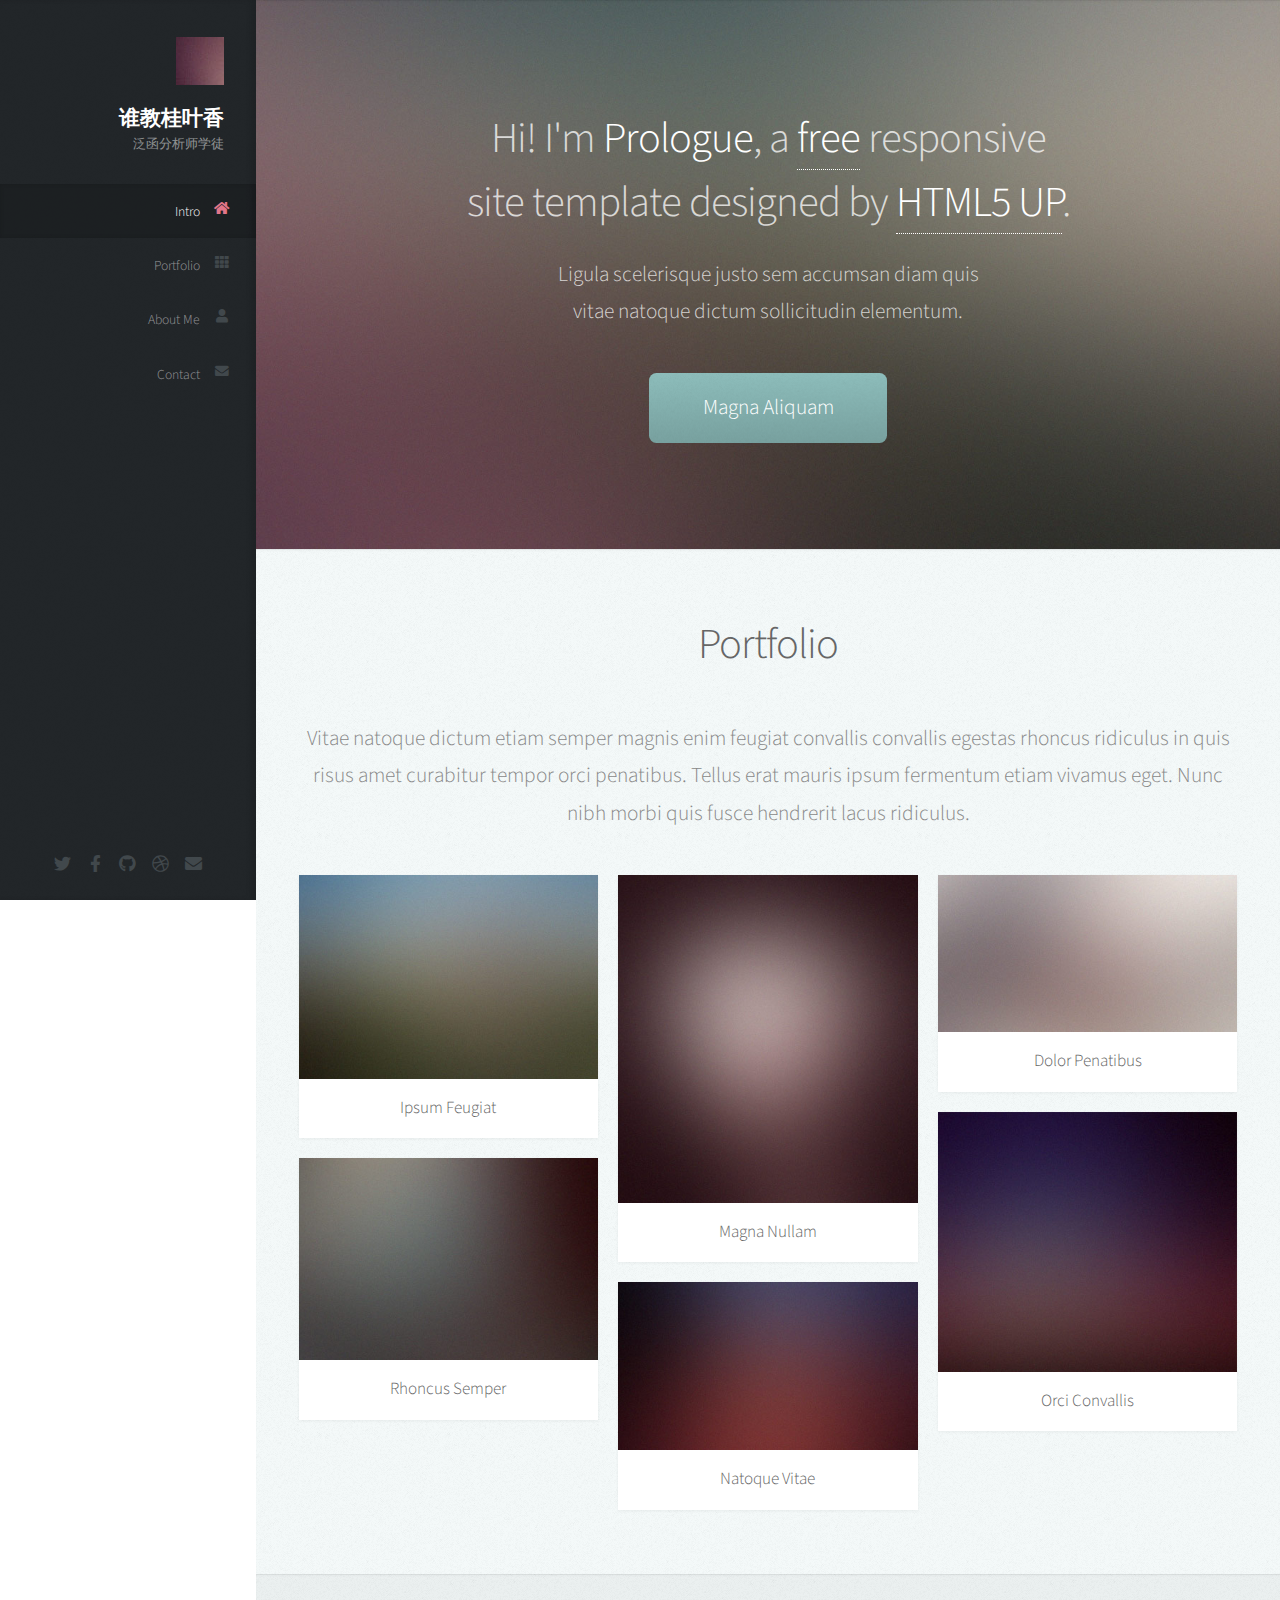
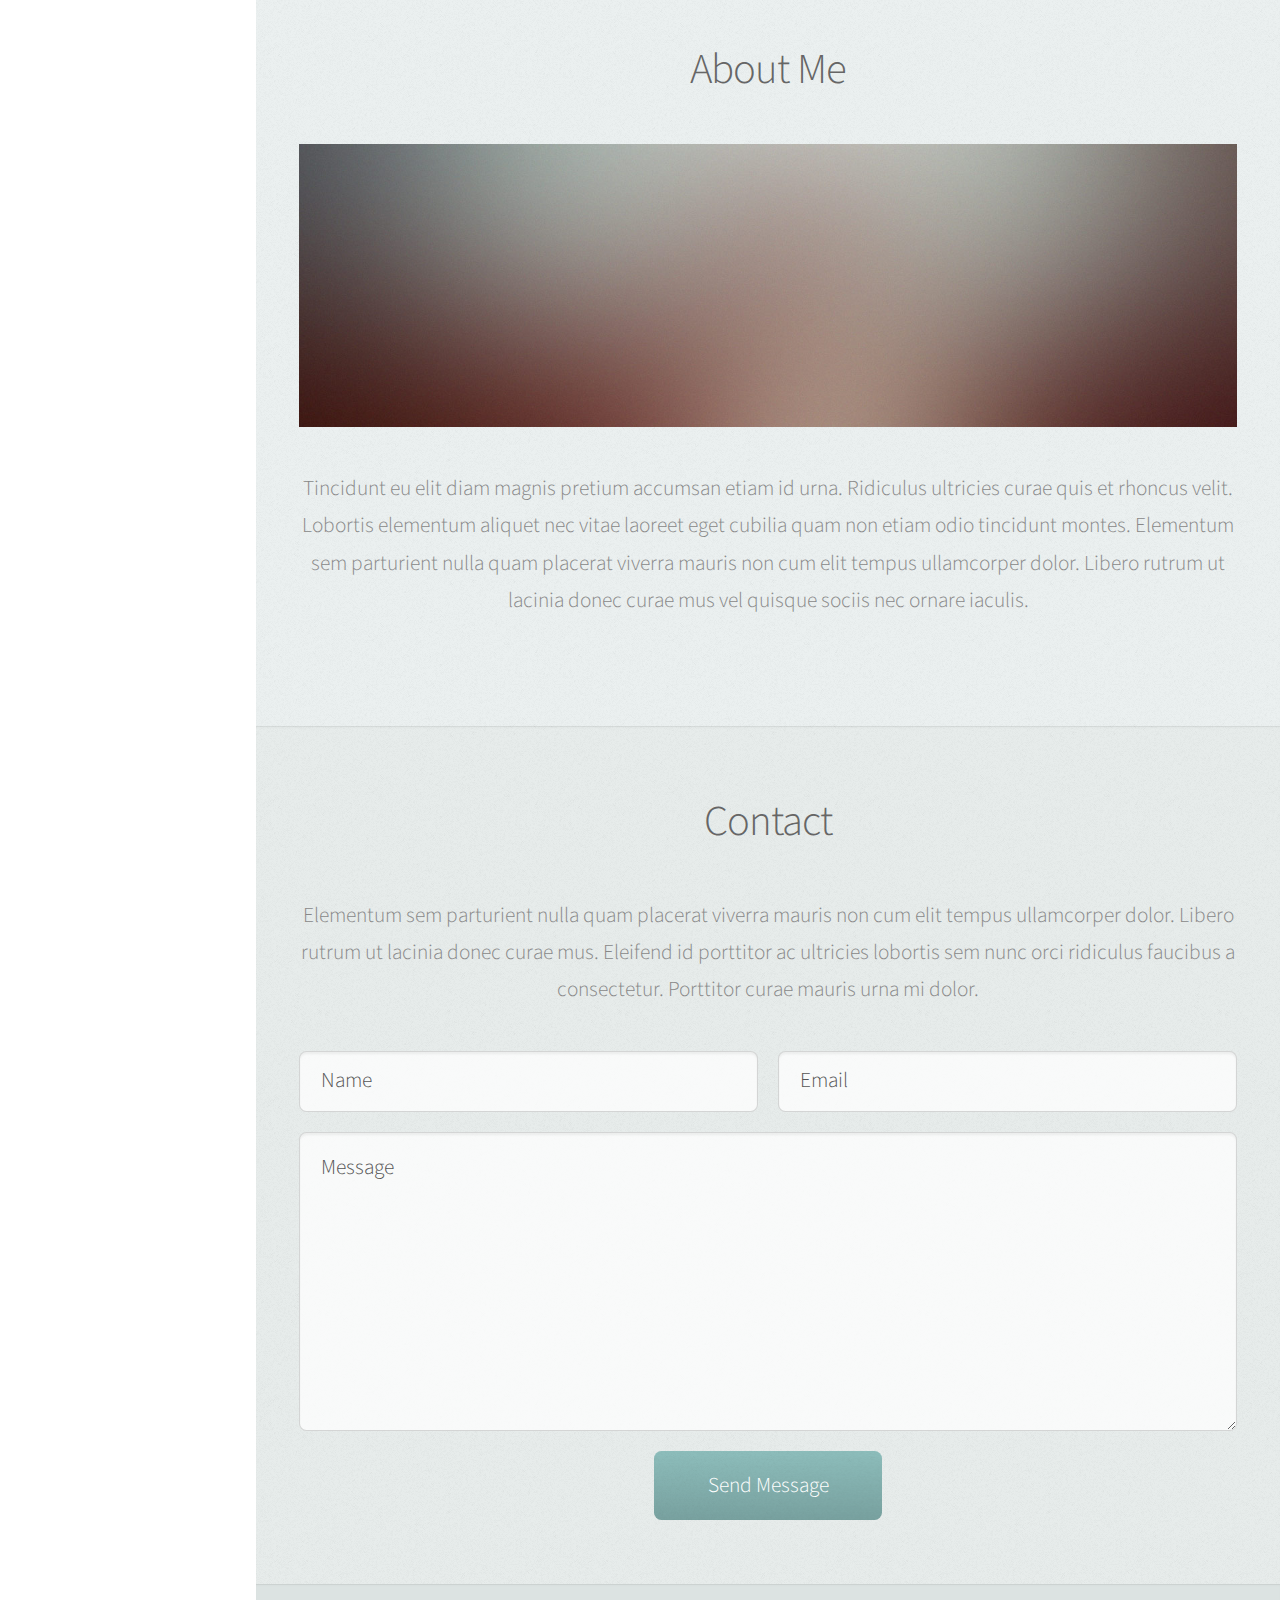
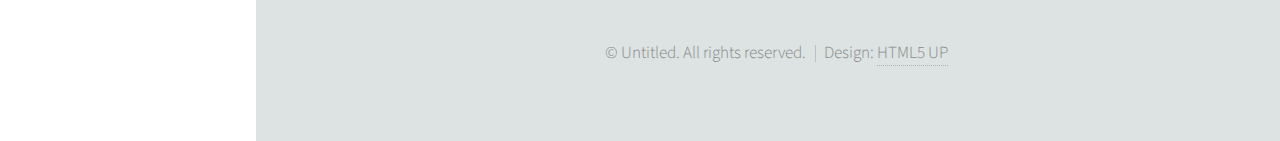
==== commit 7605925f: "Update index.html" ====
--- a/index.html
+++ b/index.html
@@ -21,8 +21,8 @@
 					<!-- Logo -->
 						<div id="logo">
 							<span class="image avatar48"><img src="images/avatar.jpg" alt="" /></span>
-							<h1 id="title">Jane Doe</h1>
-							<p>Hyperspace Engineer</p>
+							<h1 id="title">谁教桂叶香</h1>
+							<p>泛函分析师学徒</p>
 						</div>
 
 					<!-- Nav -->
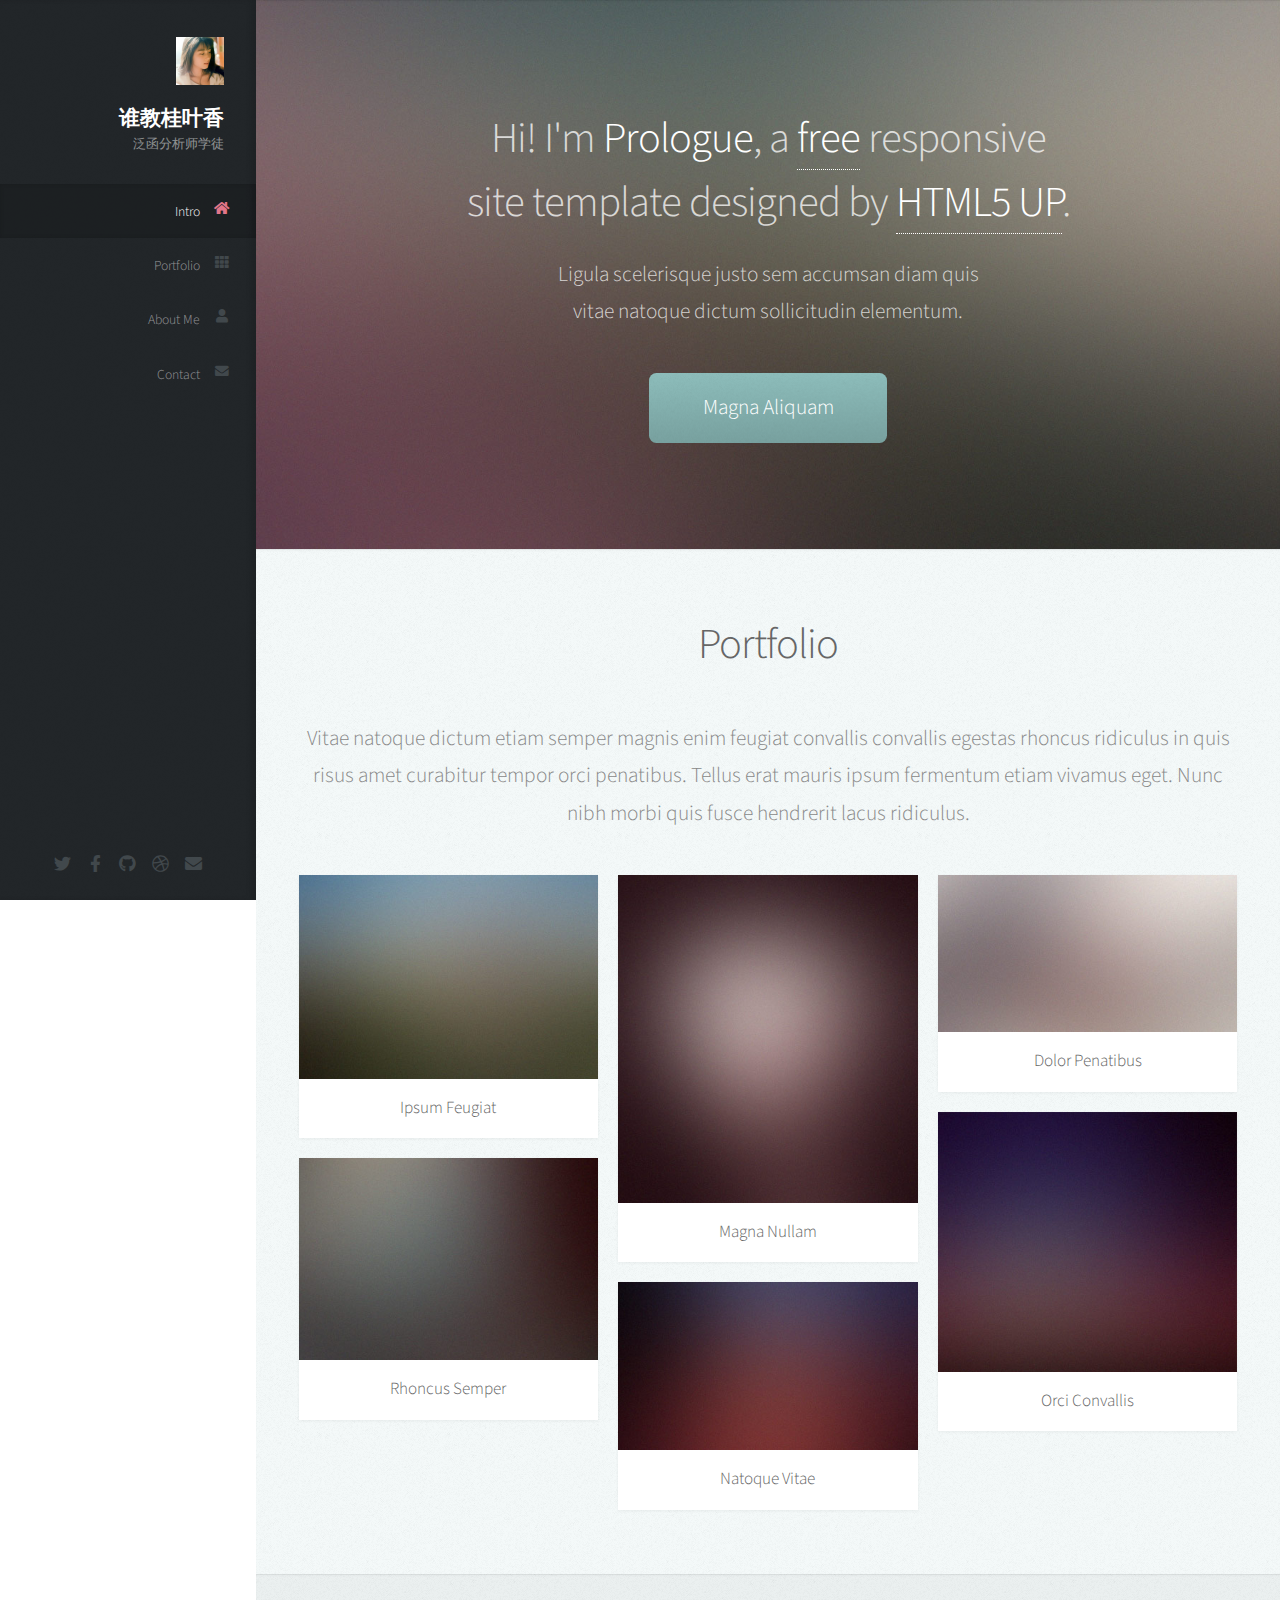
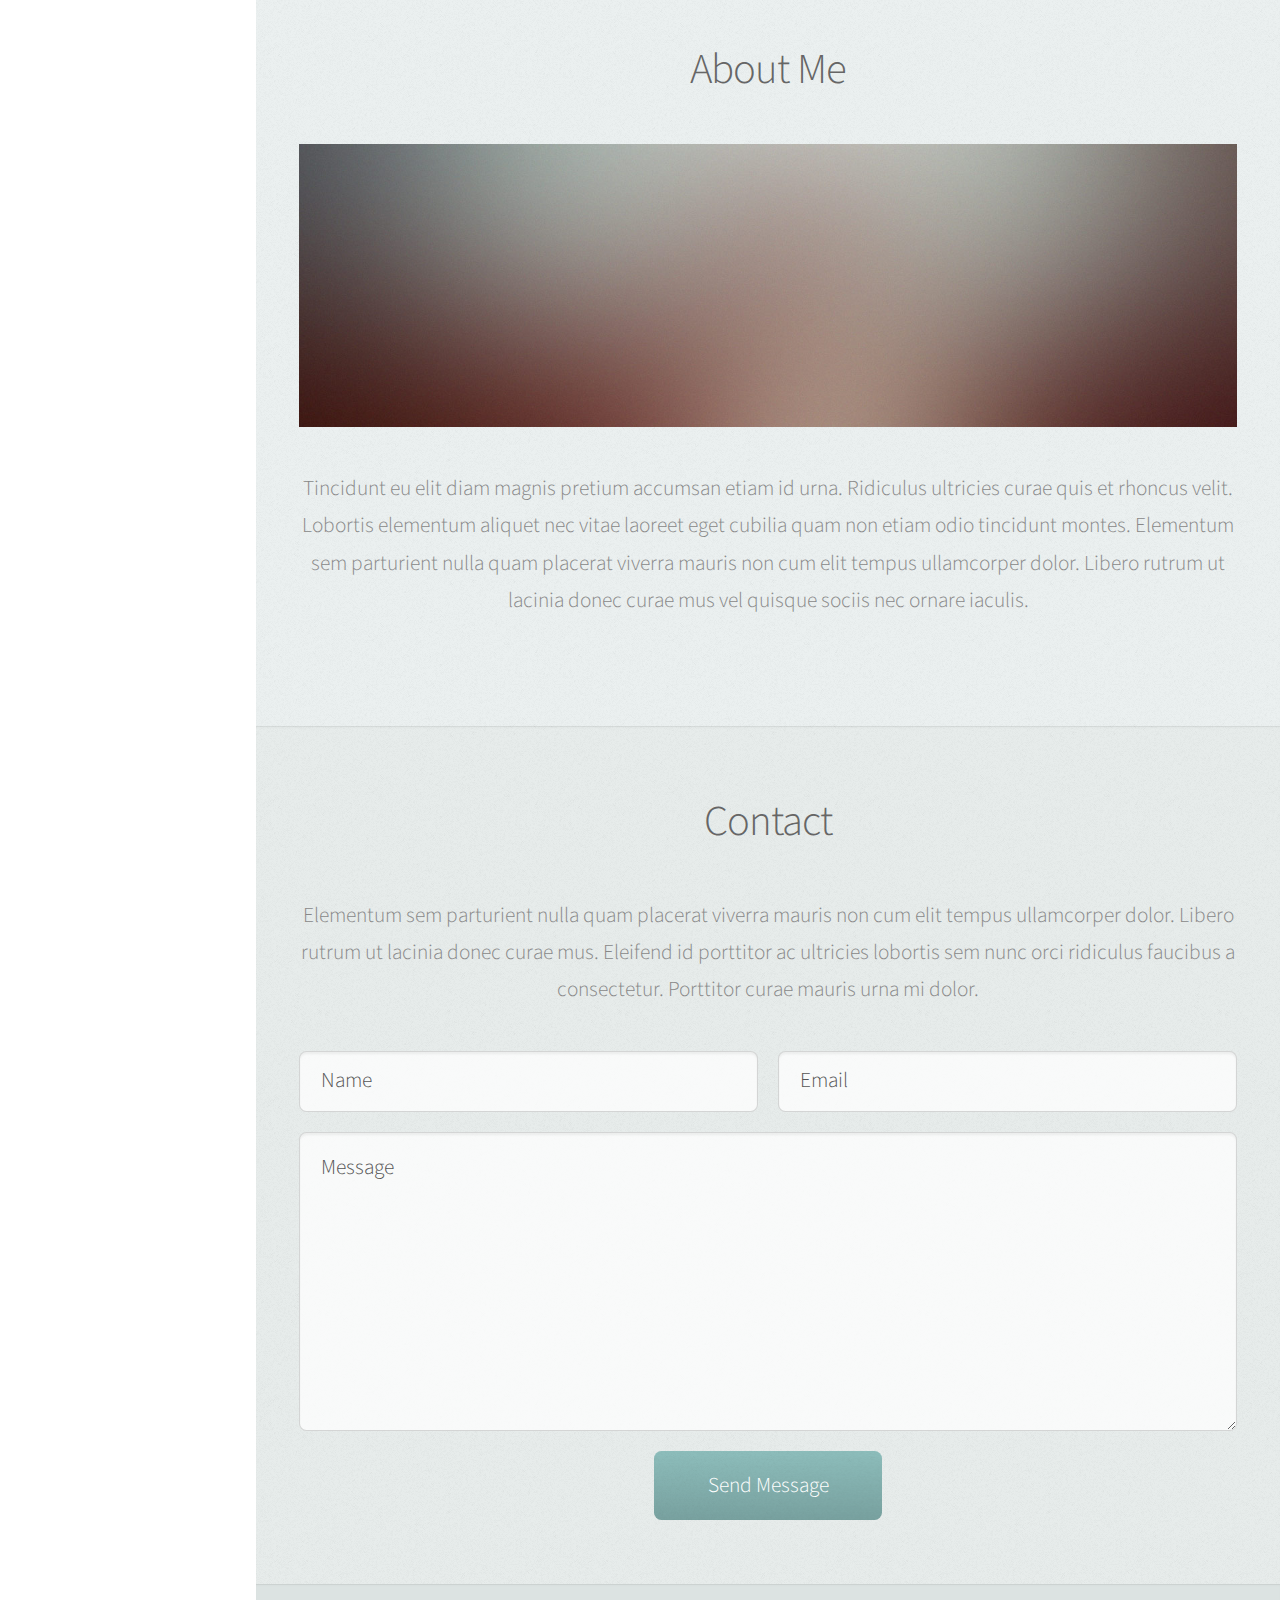
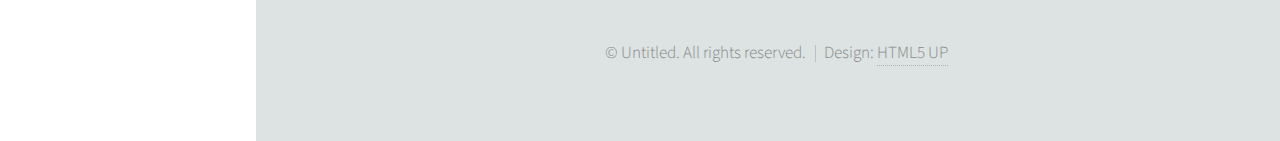
==== commit 8c6d8e24: "logo" ====
--- a/index.html
+++ b/index.html
@@ -20,7 +20,7 @@
 
 					<!-- Logo -->
 						<div id="logo">
-							<span class="image avatar48"><img src="images/avatar.jpg" alt="" /></span>
+							<span class="image avatar48"><img src="images/zard.jpg" alt="" /></span>
 							<h1 id="title">谁教桂叶香</h1>
 							<p>泛函分析师学徒</p>
 						</div>
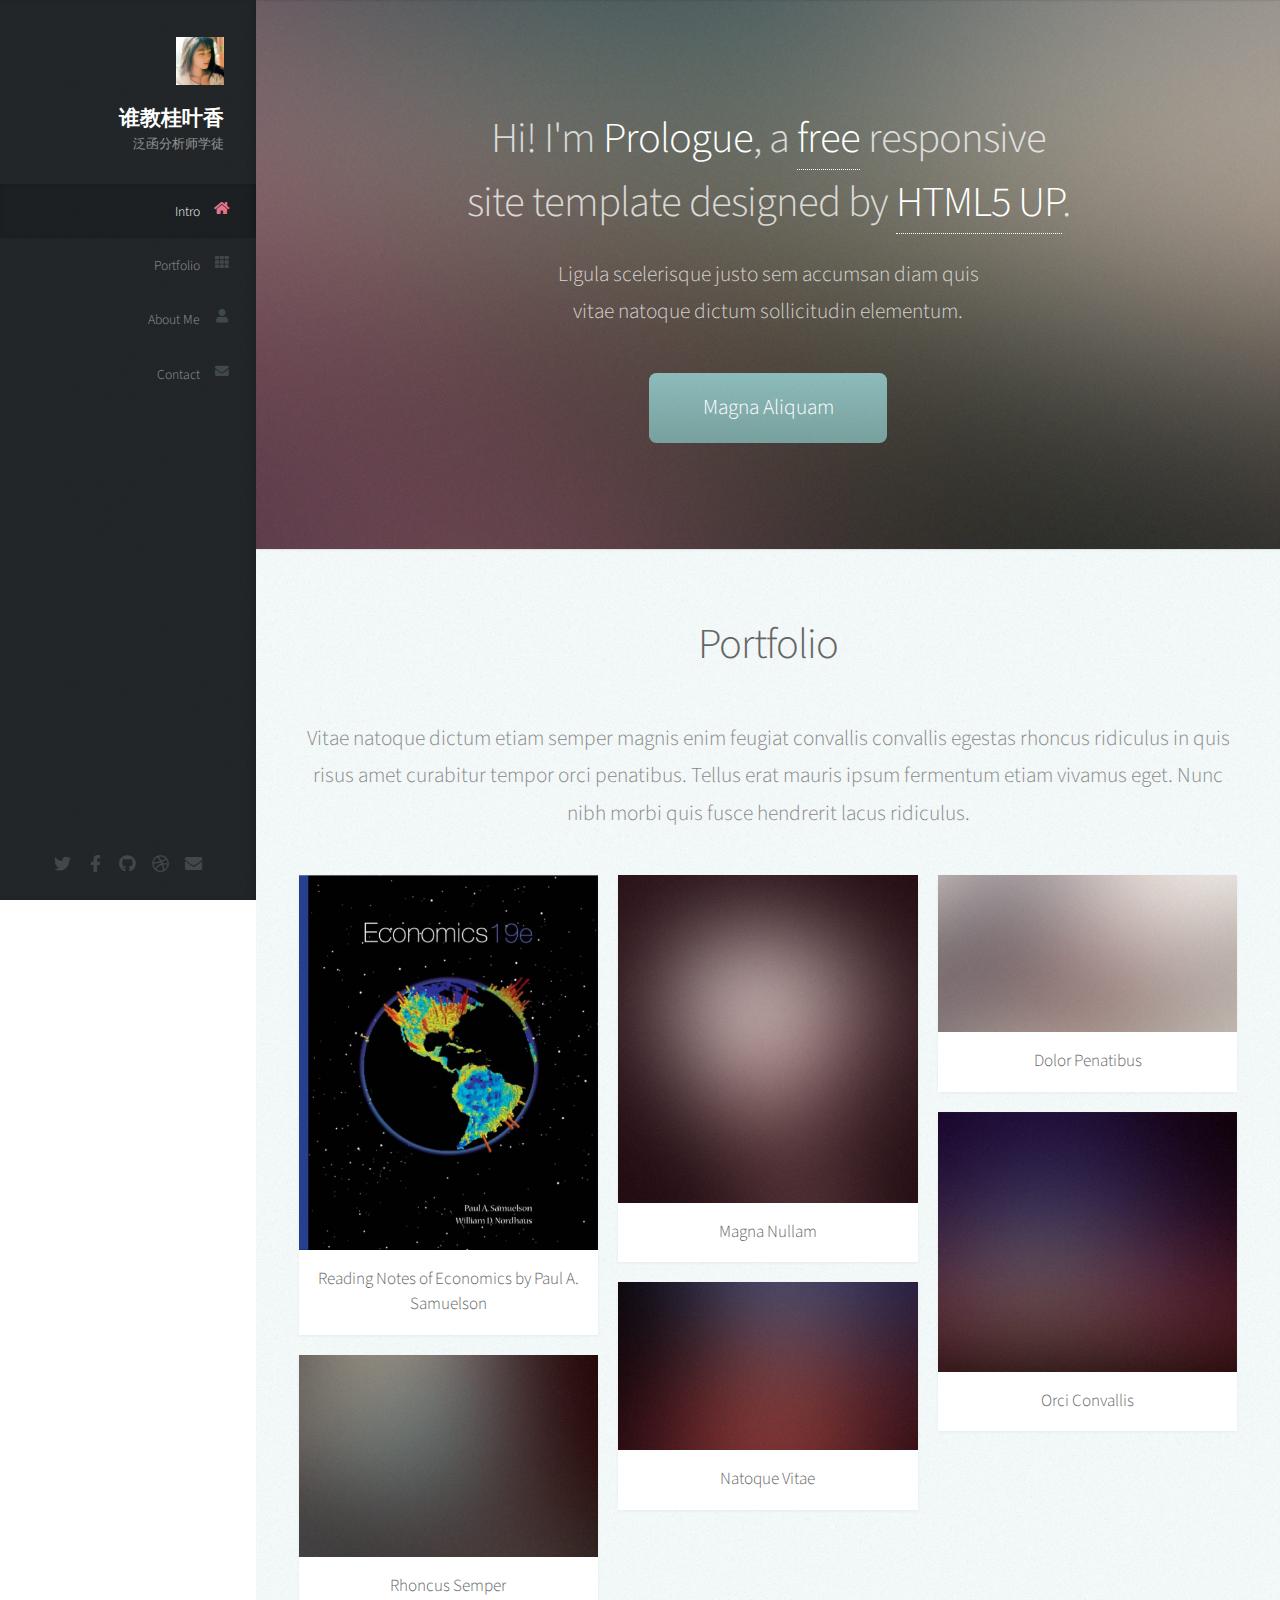
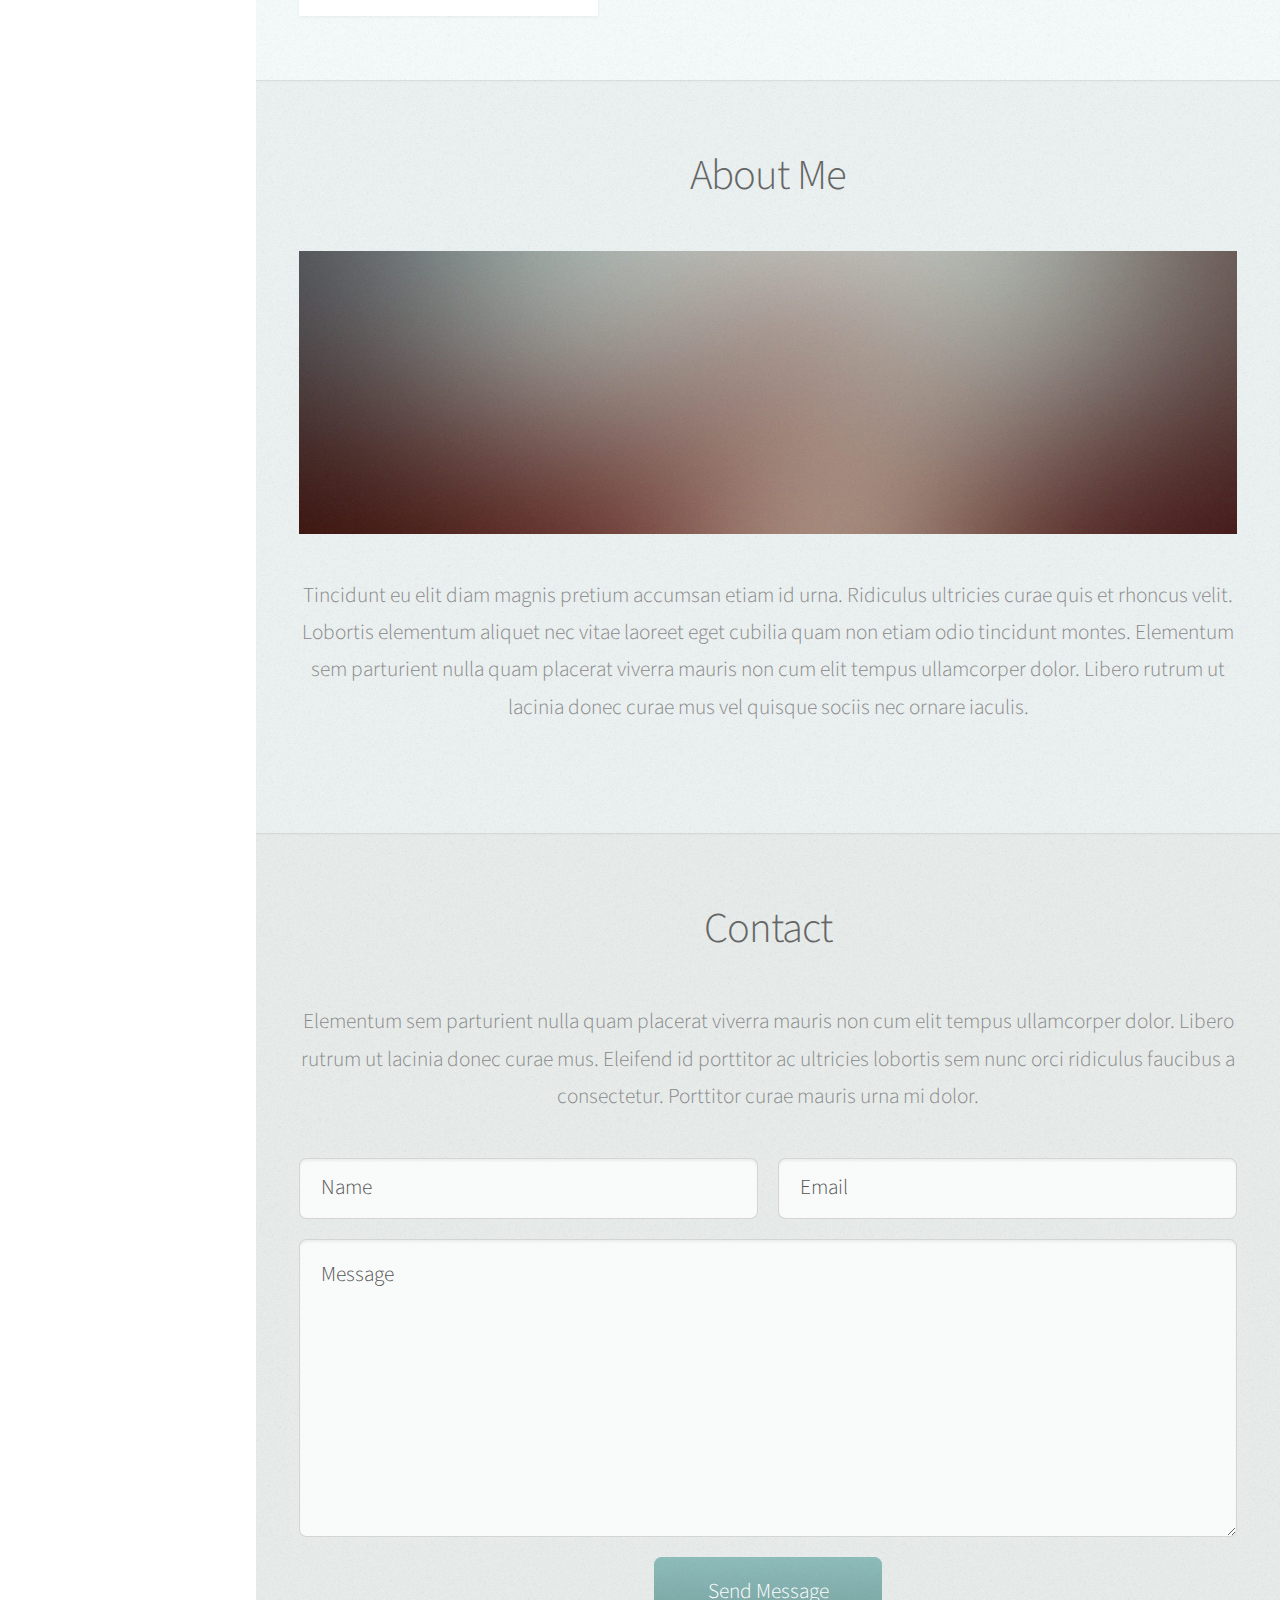
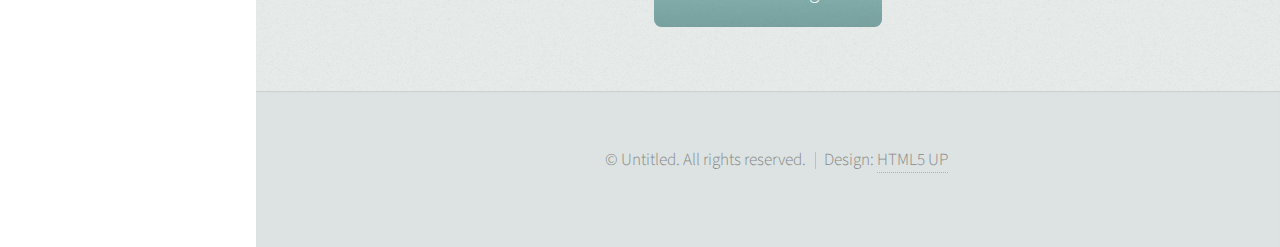
==== commit f49fbc0f: "economics" ====
--- a/index.html
+++ b/index.html
@@ -90,9 +90,9 @@
 							<div class="row">
 								<div class="col-4 col-12-mobile">
 									<article class="item">
-										<a href="#" class="image fit"><img src="images/pic02.jpg" alt="" /></a>
-										<header>
-											<h3>Ipsum Feugiat</h3>
+										<a href="Economics-Samuelson.html" class="image fit"><img src="images/EconomicsCover.png" alt="" /></a>
+										<header>
+											<h3>Reading Notes of Economics by Paul A. Samuelson</h3>
 										</header>
 									</article>
 									<article class="item">
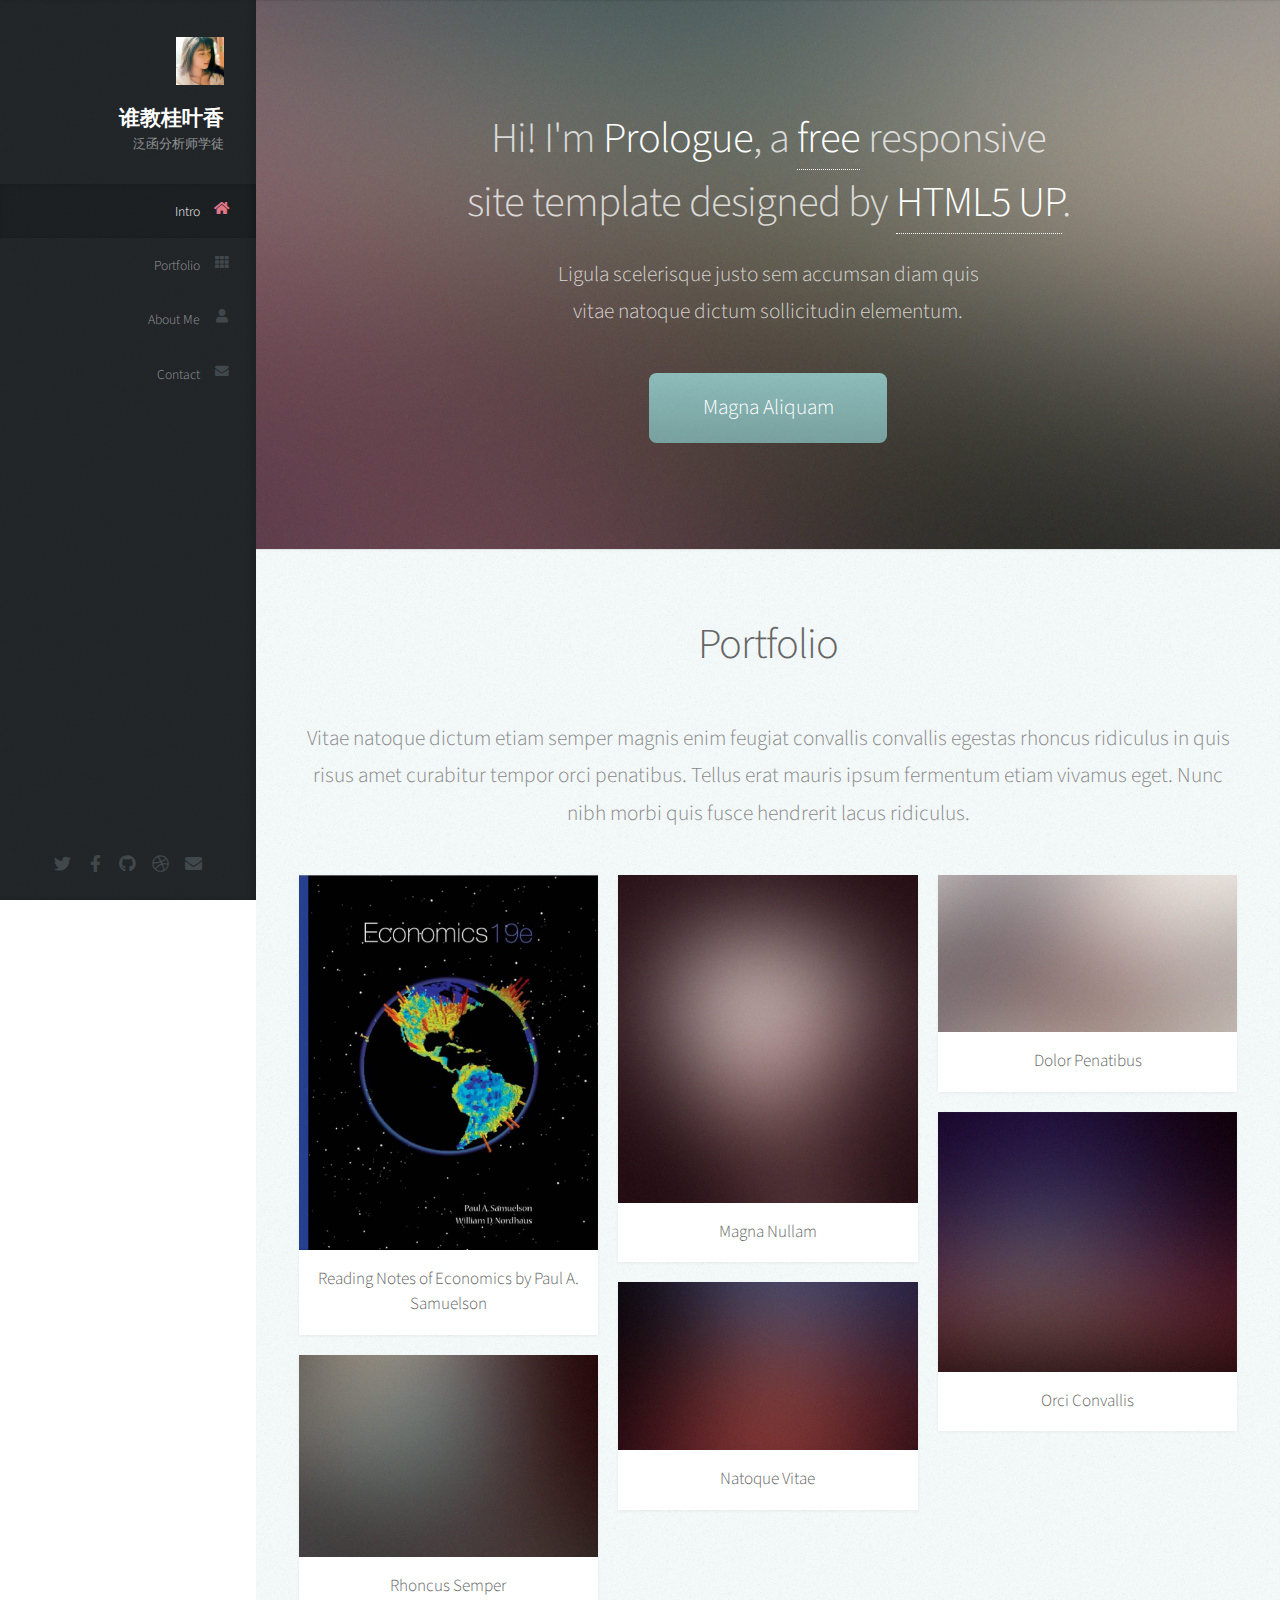
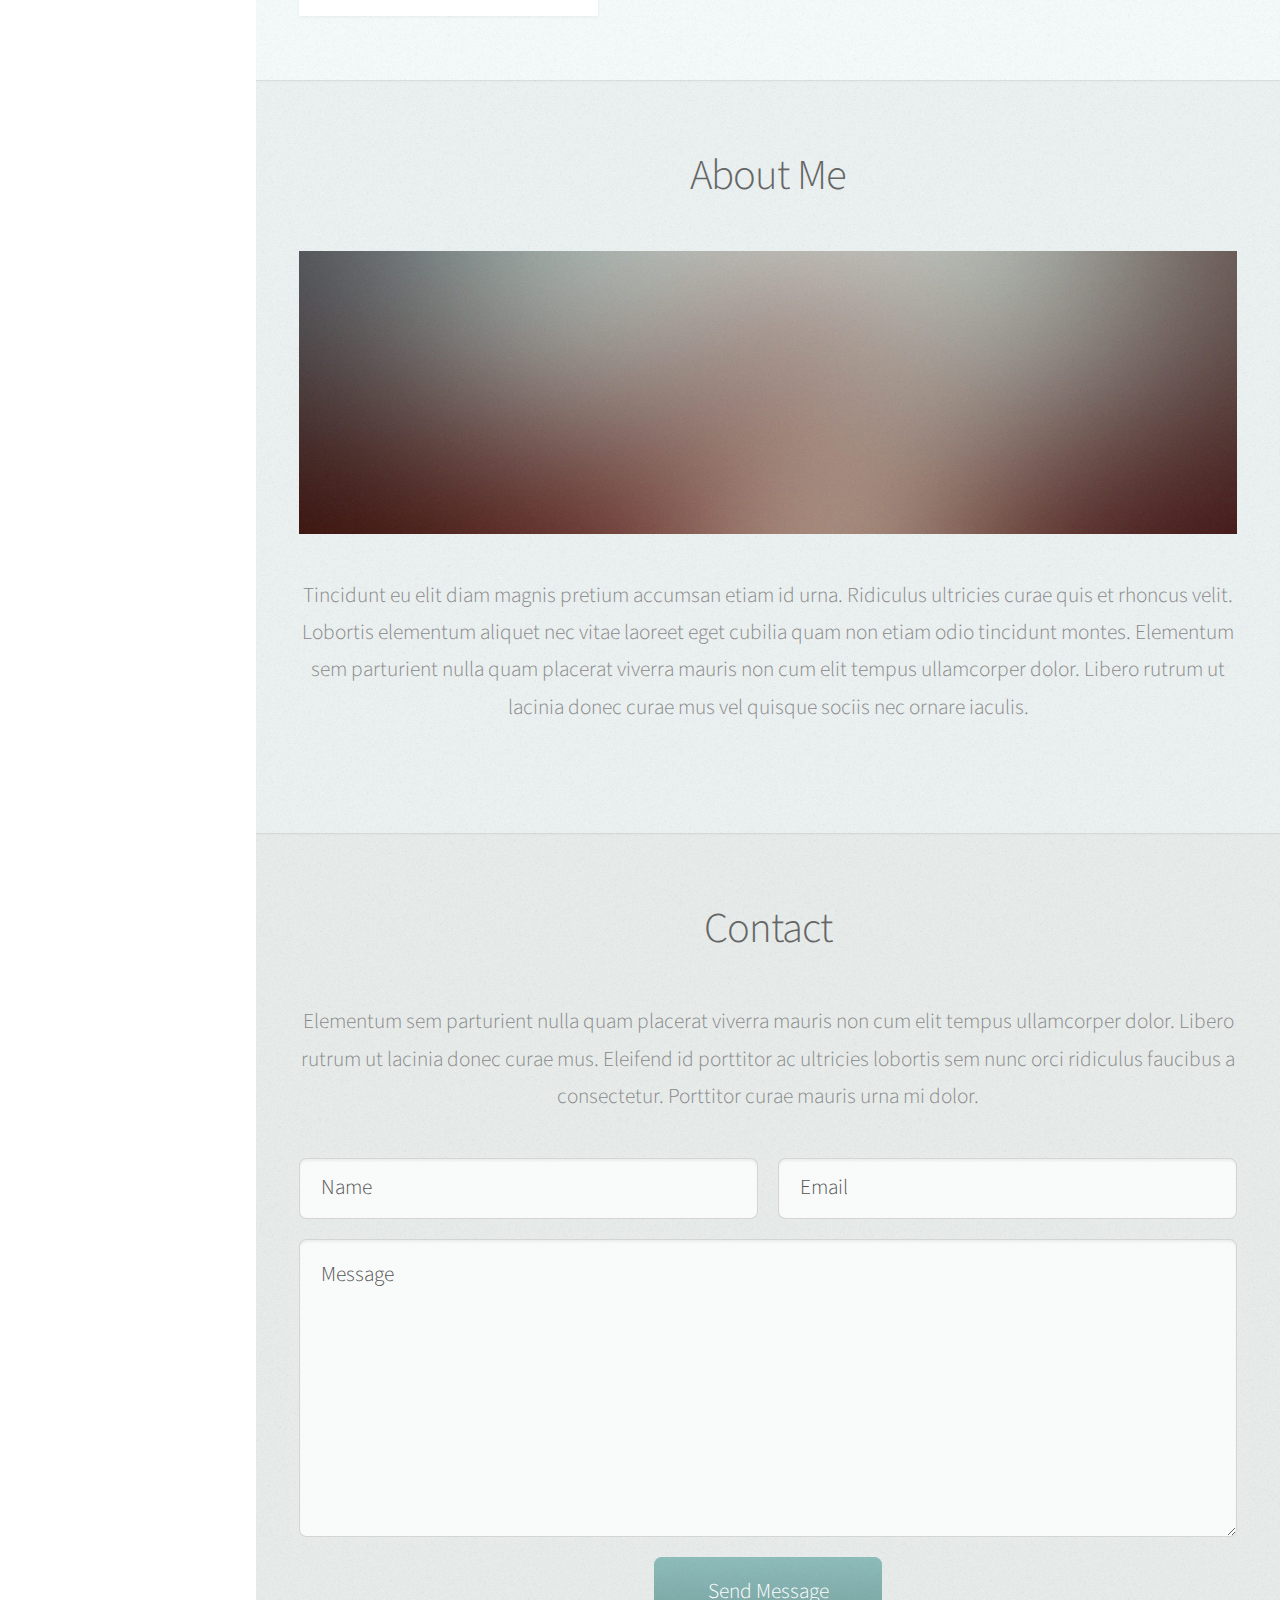
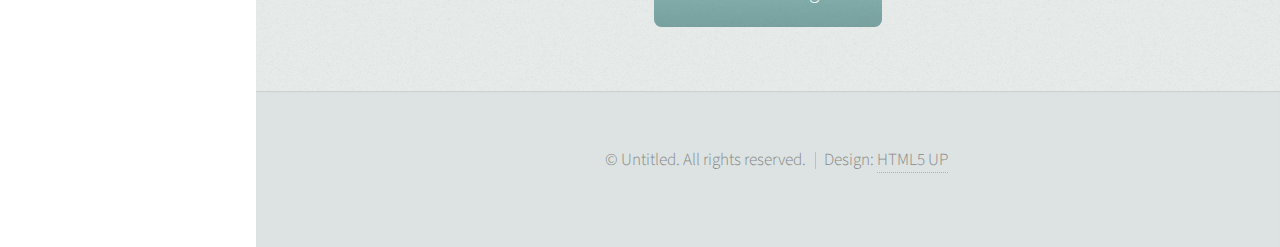
==== commit 0b44e8d6: "2237" ====
--- a/index.html
+++ b/index.html
@@ -90,7 +90,7 @@
 							<div class="row">
 								<div class="col-4 col-12-mobile">
 									<article class="item">
-										<a href="Economics-Samuelson.html" class="image fit"><img src="images/EconomicsCover.png" alt="" /></a>
+										<a href="Economics-Samuelson.html" class="image fit"><img src="images/EconomicsCover.jpg" alt="" /></a>
 										<header>
 											<h3>Reading Notes of Economics by Paul A. Samuelson</h3>
 										</header>
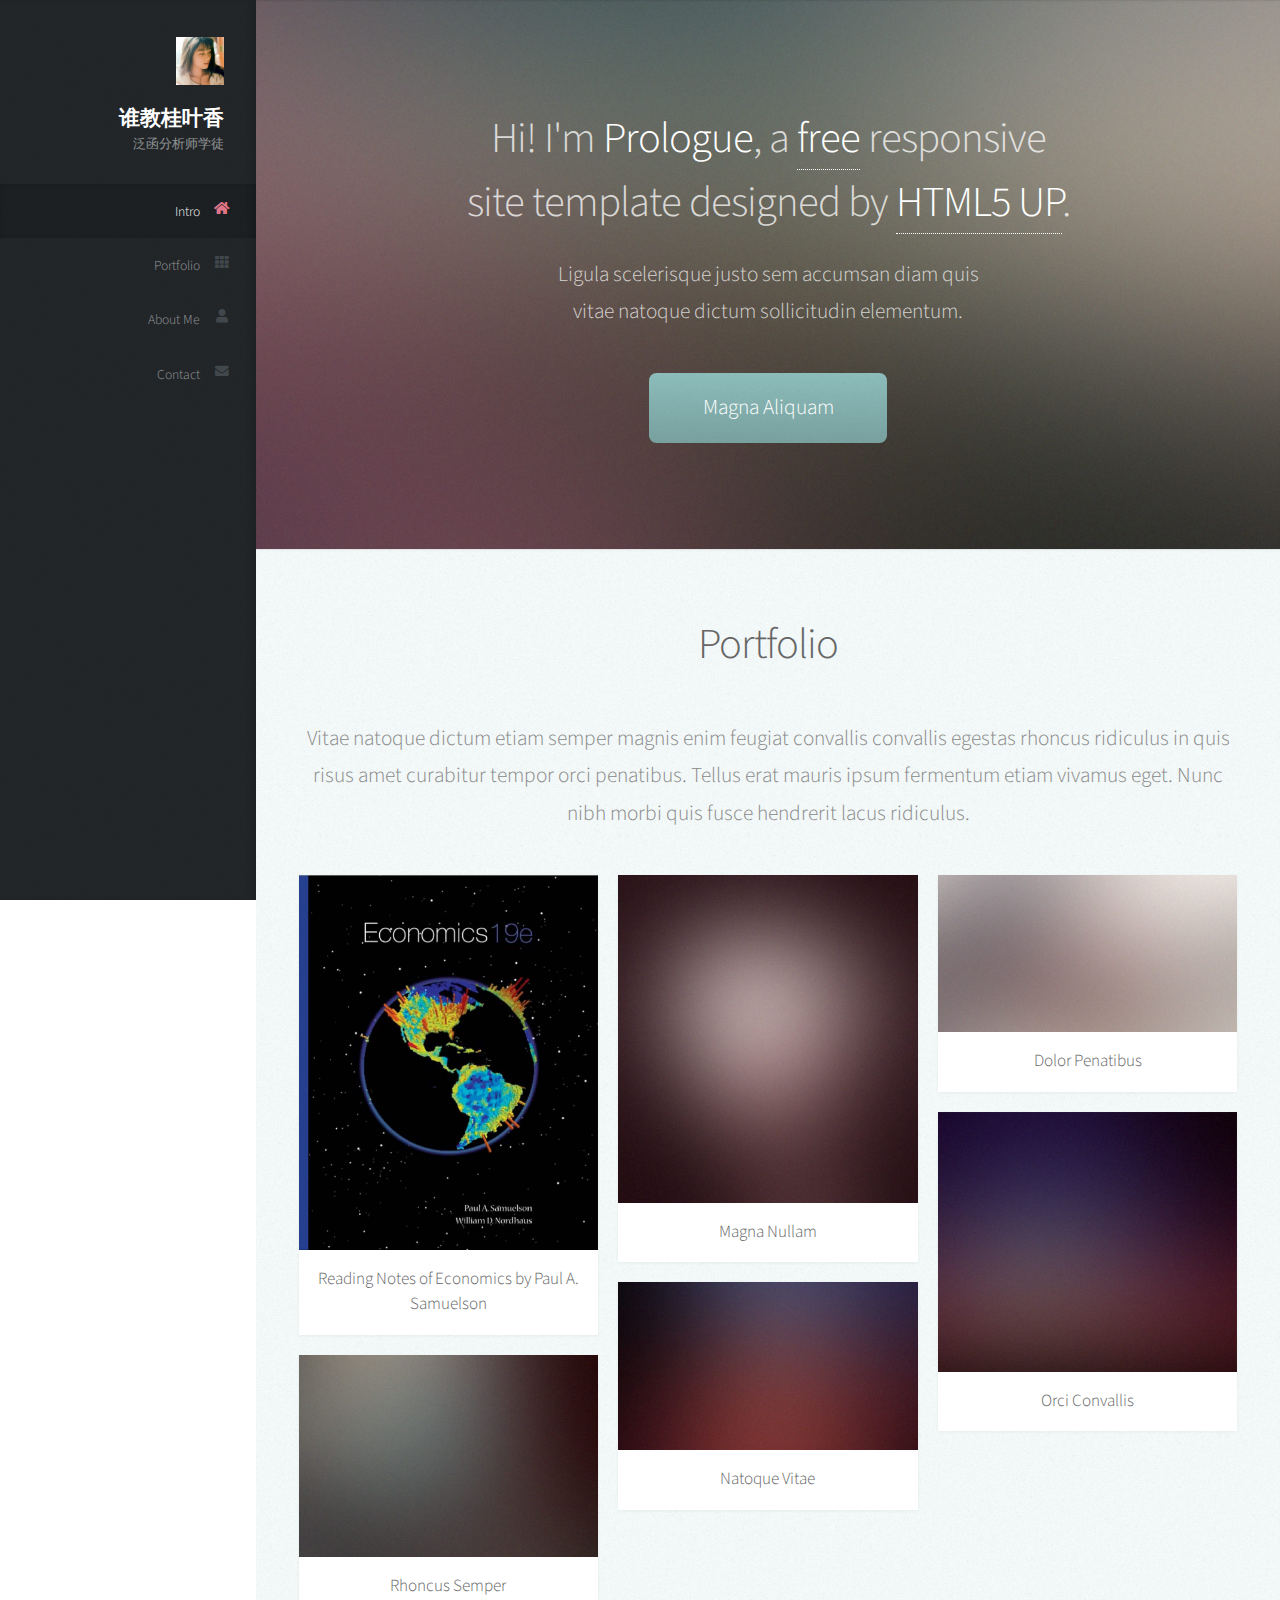
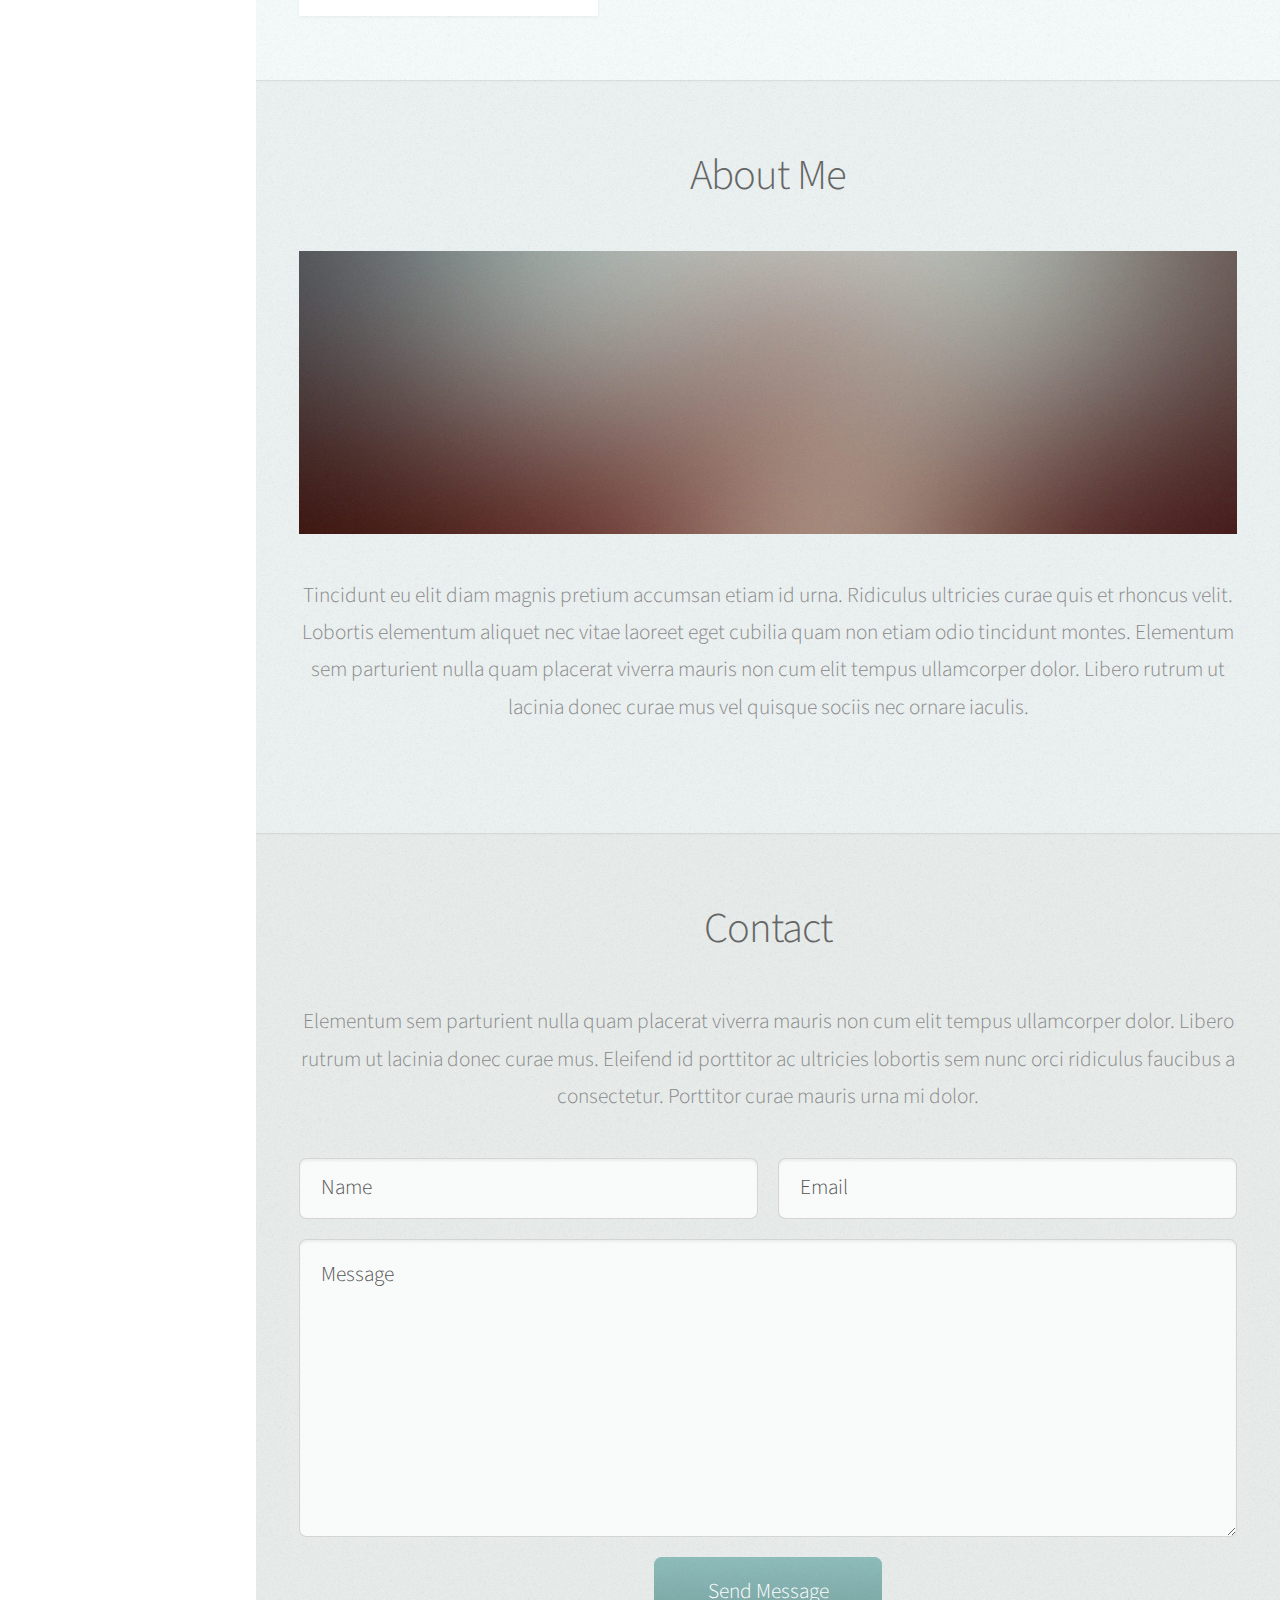
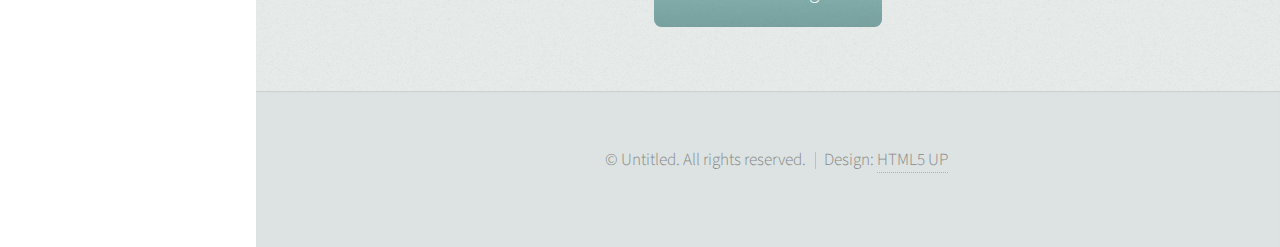
==== commit 8a78e467: "2240" ====
--- a/index.html
+++ b/index.html
@@ -38,18 +38,7 @@
 				</div>
 
 
-				<div class="bottom">
 
-					<!-- Social Icons -->
-						<ul class="icons">
-							<li><a href="#" class="icon brands fa-twitter"><span class="label">Twitter</span></a></li>
-							<li><a href="#" class="icon brands fa-facebook-f"><span class="label">Facebook</span></a></li>
-							<li><a href="#" class="icon brands fa-github"><span class="label">Github</span></a></li>
-							<li><a href="#" class="icon brands fa-dribbble"><span class="label">Dribbble</span></a></li>
-							<li><a href="#" class="icon solid fa-envelope"><span class="label">Email</span></a></li>
-						</ul>
-
-				</div>
 
 			</div>
 
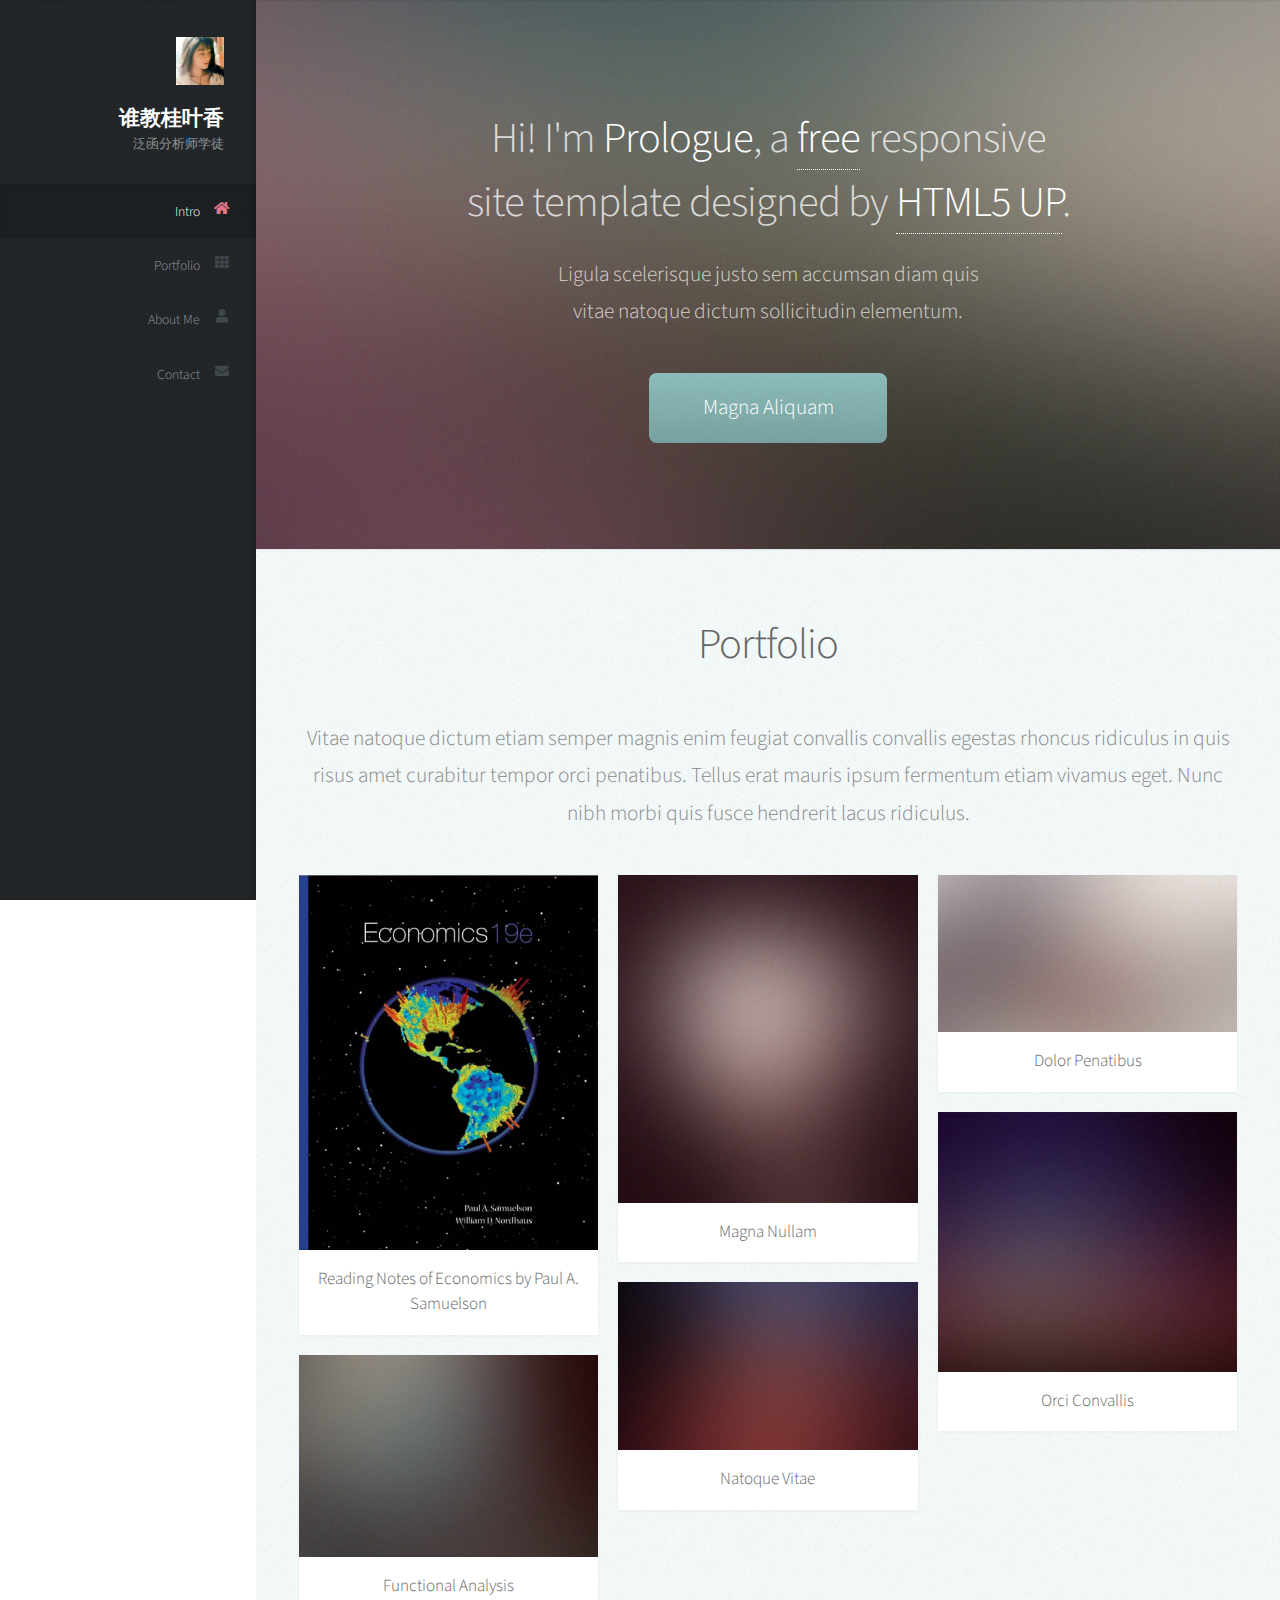
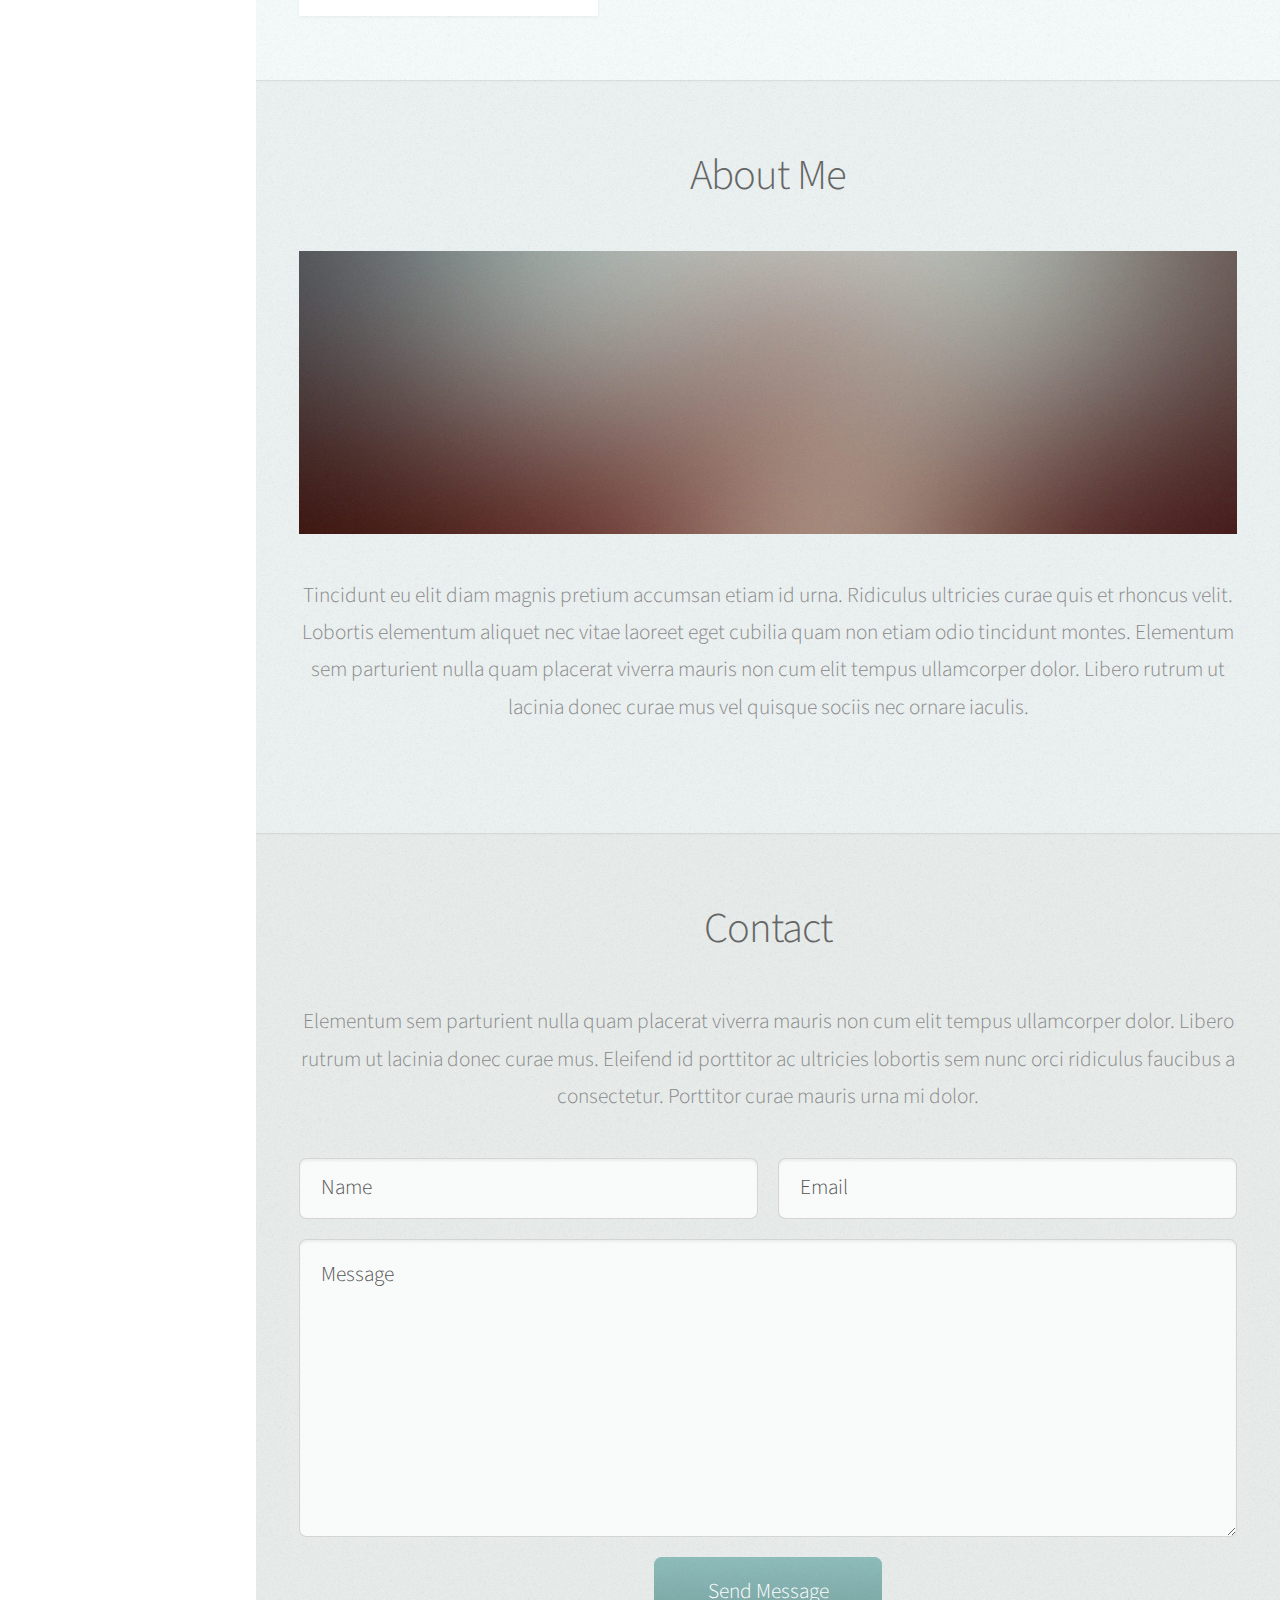
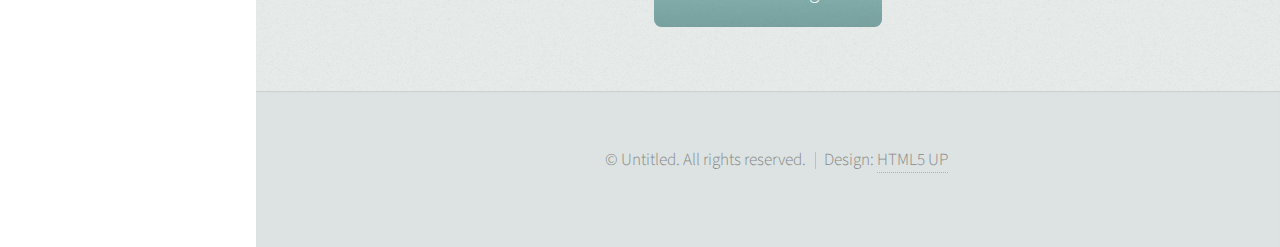
==== commit cf301ba0: "divadd" ====
--- a/index.html
+++ b/index.html
@@ -6,7 +6,7 @@
 -->
 <html>
 	<head>
-		<title>Prologue by HTML5 UP</title>
+		<title>敝帚虽微亦自珍</title>
 		<meta charset="utf-8" />
 		<meta name="viewport" content="width=device-width, initial-scale=1, user-scalable=no" />
 		<link rel="stylesheet" href="assets/css/main.css" />
@@ -87,7 +87,7 @@
 									<article class="item">
 										<a href="#" class="image fit"><img src="images/pic03.jpg" alt="" /></a>
 										<header>
-											<h3>Rhoncus Semper</h3>
+											<h3>Functional Analysis</h3>
 										</header>
 									</article>
 								</div>
